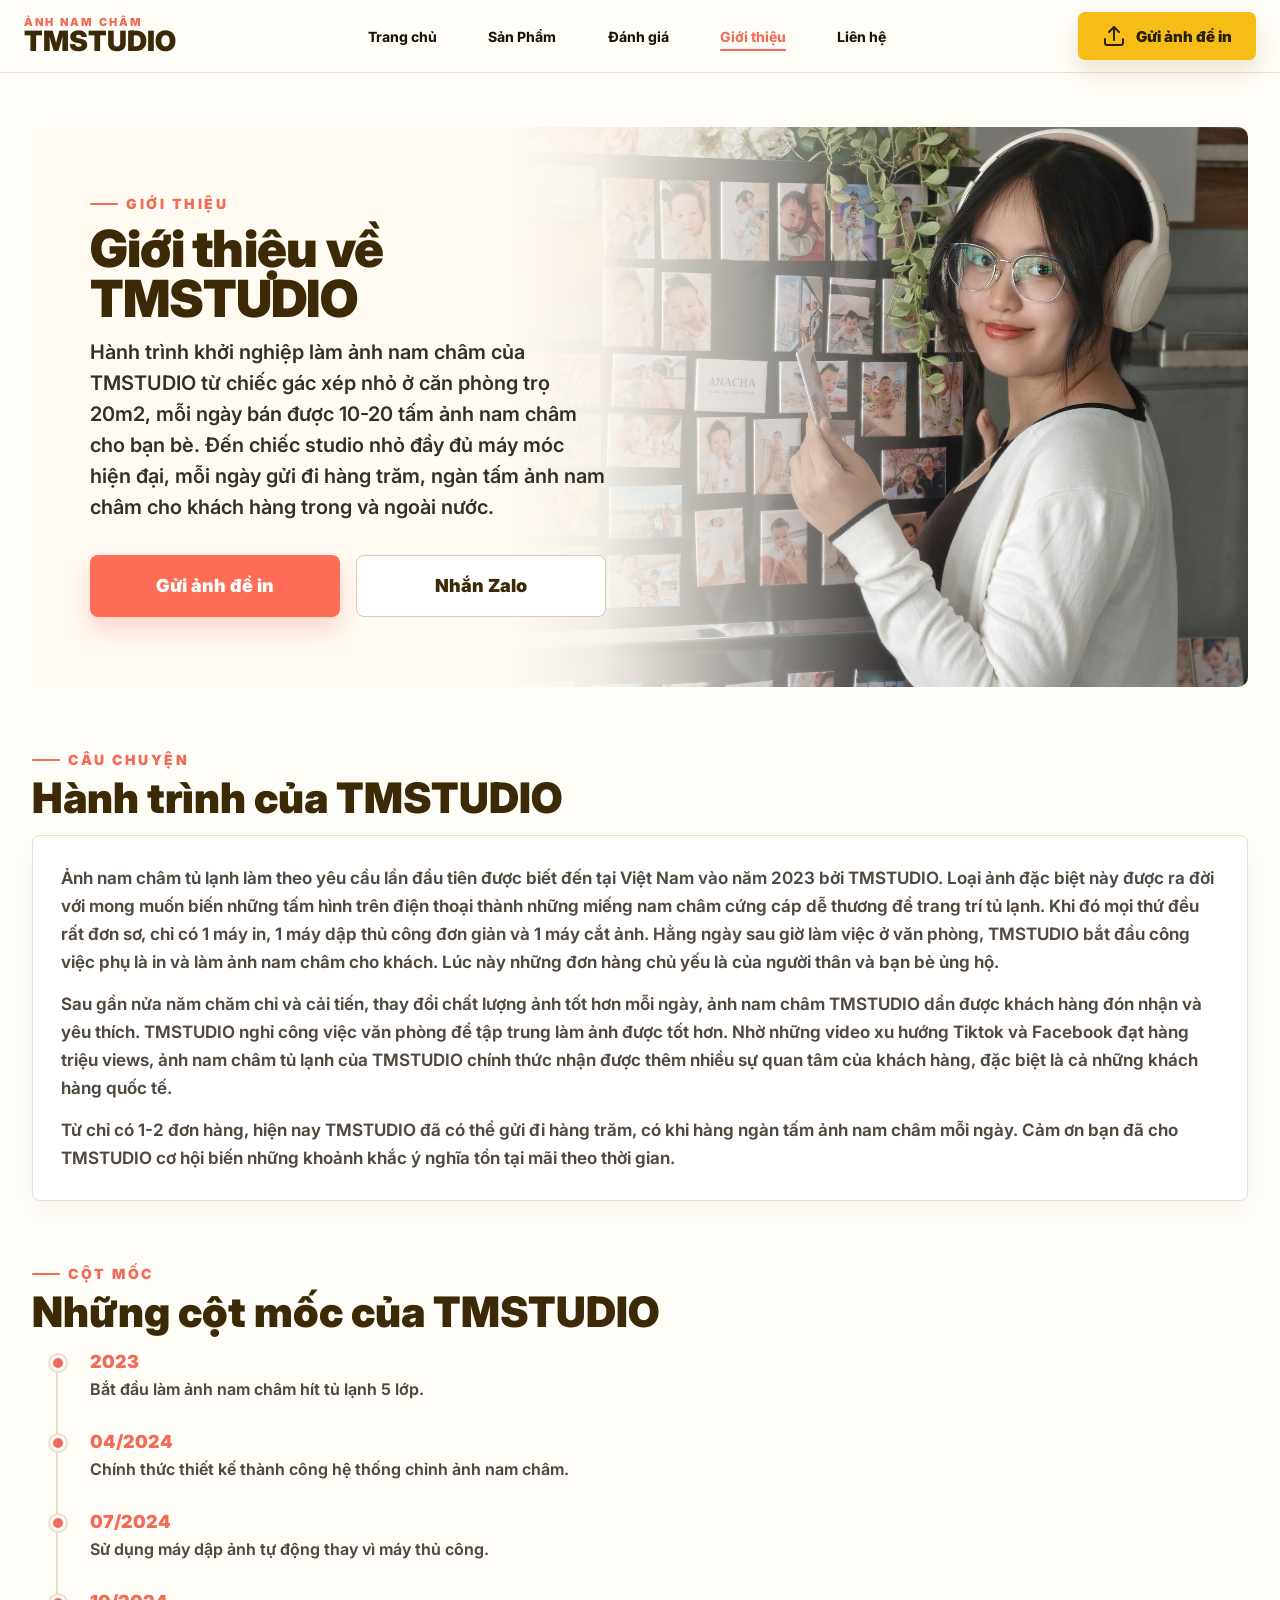
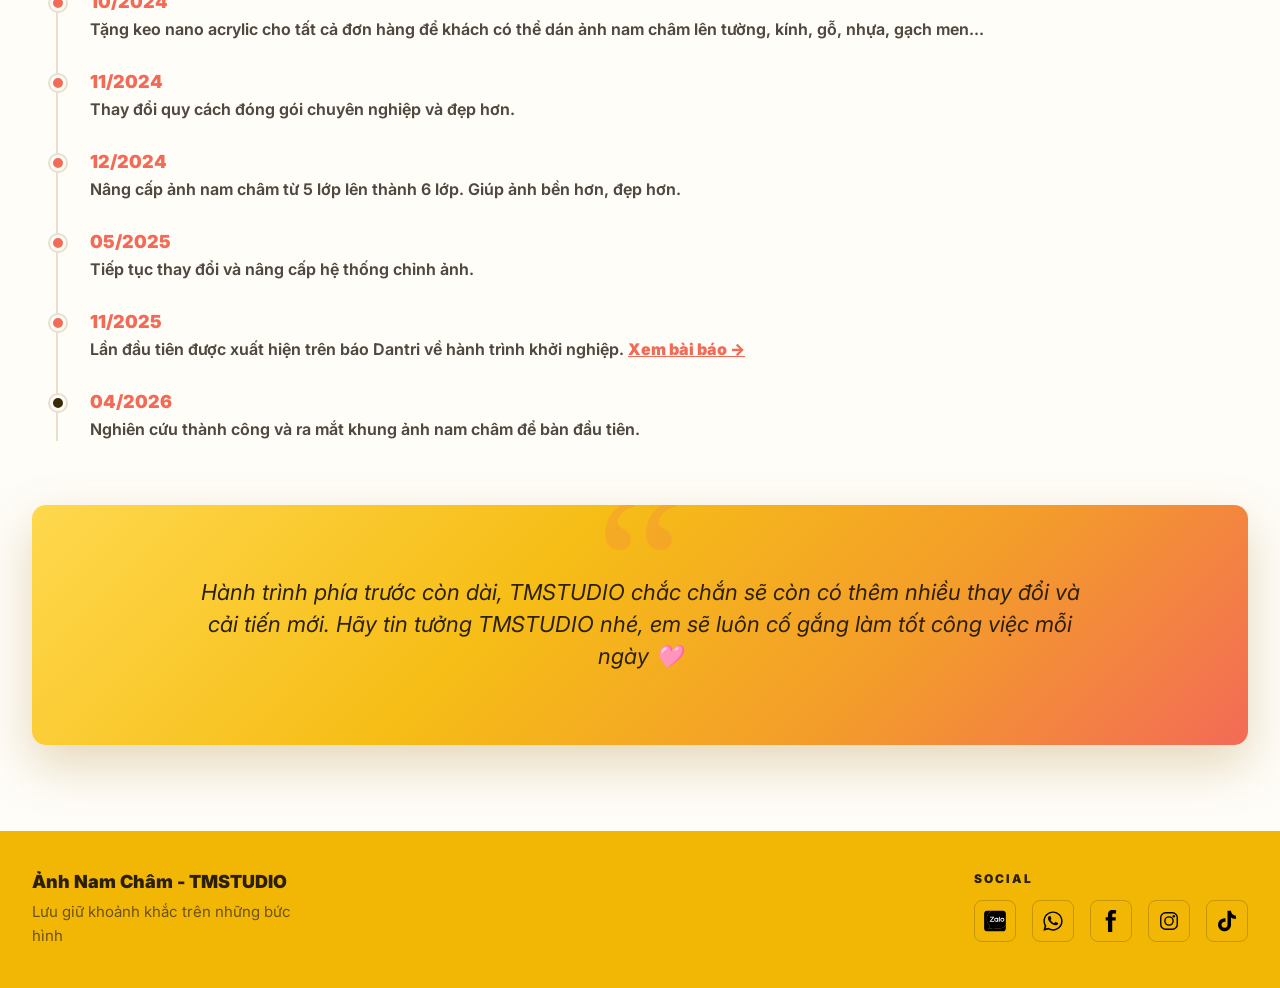
==== about.html @ 63d4d648 "TMSTUDIO landing page" ====
<!doctype html>
<html lang="vi">
<head>
<meta charset="utf-8"/>
<meta name="viewport" content="width=device-width, initial-scale=1"/>
<title>Giới thiệu - Ảnh Nam Châm TMSTUDIO</title>
<meta name="description" content="Hành trình khởi nghiệp làm ảnh nam châm của TMSTUDIO, từ căn phòng trọ 20m2 đến studio hiện đại."/>
<link rel="preconnect" href="https://fonts.googleapis.com"/>
<link rel="preconnect" href="https://fonts.gstatic.com" crossorigin/>
<link rel="stylesheet" href="https://fonts.googleapis.com/css2?family=Inter:wght@400..900&display=swap"/>
<link rel="stylesheet" href="styles.css"/>
</head>
<body>

<!-- ══════════════════════════ icon sprite (inline so it works over file://) ══════════════════════════ -->
<svg class="sprite" aria-hidden="true" focusable="false" xmlns="http://www.w3.org/2000/svg">
  <symbol id="i-upload" viewBox="0 0 24 24" fill="none" stroke="currentColor" stroke-width="2" stroke-linecap="round" stroke-linejoin="round">
    <path d="M21 15v4a2 2 0 0 1-2 2H5a2 2 0 0 1-2-2v-4"/><path d="M17 8l-5-5-5 5"/><path d="M12 3v13"/>
  </symbol>
  <symbol id="i-menu" viewBox="0 0 24 24" fill="none" stroke="currentColor" stroke-width="2.2" stroke-linecap="round">
    <path d="M3 6h18M3 12h18M3 18h18"/>
  </symbol>
</svg>

<!-- ══════════════════════════ header ══════════════════════════ -->
<header class="site-header">
  <div class="topbar">
    <a class="nav-logo" href="index.html">
      <span>Ảnh nam châm</span>
      <strong>TMSTUDIO</strong>
    </a>

    <nav class="nav-links" aria-label="Điều hướng chính">
      <a href="index.html">Trang chủ</a>
      <a href="products.html">Sản Phẩm</a>
      <a href="reviews.html">Đánh giá</a>
      <a href="about.html" class="is-active">Giới thiệu</a>
      <a href="contact.html">Liên hệ</a>
    </nav>

    <a class="nav-cta" href="order.html">
      <svg class="ico" aria-hidden="true"><use href="#i-upload"/></svg>Gửi ảnh để in
    </a>

    <button class="nav-burger" type="button" aria-label="Mở menu" aria-expanded="false" aria-controls="mobile-nav">
      <svg class="ico" aria-hidden="true"><use href="#i-menu"/></svg>
    </button>
  </div>

  <nav class="mobile-nav" id="mobile-nav" aria-label="Điều hướng di động" hidden>
    <a href="index.html">Trang chủ</a>
    <a href="products.html">Sản Phẩm</a>
    <a href="reviews.html">Đánh giá</a>
    <a href="about.html" class="is-active">Giới thiệu</a>
    <a href="contact.html">Liên hệ</a>
    <a class="mobile-nav-cta" href="order.html">Gửi ảnh để in</a>
  </nav>
</header>

<main class="doc-page">

  <section class="doc-hero">
    <div class="doc-copy">
      <span>Giới thiệu</span>
      <h1>Giới thiệu về TMSTUDIO</h1>
      <p>Hành trình khởi nghiệp làm ảnh nam châm của TMSTUDIO từ chiếc gác xép nhỏ ở căn phòng trọ 20m2, mỗi ngày bán được 10-20 tấm ảnh nam châm cho bạn bè. Đến chiếc studio nhỏ đầy đủ máy móc hiện đại, mỗi ngày gửi đi hàng trăm, ngàn tấm ảnh nam châm cho khách hàng trong và ngoài nước.</p>
      <div class="doc-actions">
        <a class="pill pill-primary" href="order.html">Gửi ảnh để in</a>
        <a class="pill pill-ghost" href="https://zalo.me/0973547609" target="_blank" rel="noopener noreferrer">Nhắn Zalo</a>
      </div>
    </div>
    <div class="doc-visual">
      <img src="assets/hero-fridge.jpg" alt="Ảnh nam châm TMSTUDIO trên tủ lạnh"/>
    </div>
  </section>

  <section class="doc-section">
    <div class="doc-heading">
      <span>Câu chuyện</span>
      <h2>Hành trình của TMSTUDIO</h2>
    </div>
    <div class="doc-story">
      <p>Ảnh nam châm tủ lạnh làm theo yêu cầu lần đầu tiên được biết đến tại Việt Nam vào năm 2023 bởi TMSTUDIO. Loại ảnh đặc biệt này được ra đời với mong muốn biến những tấm hình trên điện thoại thành những miếng nam châm cứng cáp dễ thương để trang trí tủ lạnh. Khi đó mọi thứ đều rất đơn sơ, chỉ có 1 máy in, 1 máy dập thủ công đơn giản và 1 máy cắt ảnh. Hằng ngày sau giờ làm việc ở văn phòng, TMSTUDIO bắt đầu công việc phụ là in và làm ảnh nam châm cho khách. Lúc này những đơn hàng chủ yếu là của người thân và bạn bè ủng hộ.</p>
      <p>Sau gần nửa năm chăm chỉ và cải tiến, thay đổi chất lượng ảnh tốt hơn mỗi ngày, ảnh nam châm TMSTUDIO dần được khách hàng đón nhận và yêu thích. TMSTUDIO nghỉ công việc văn phòng để tập trung làm ảnh được tốt hơn. Nhờ những video xu hướng Tiktok và Facebook đạt hàng triệu views, ảnh nam châm tủ lạnh của TMSTUDIO chính thức nhận được thêm nhiều sự quan tâm của khách hàng, đặc biệt là cả những khách hàng quốc tế.</p>
      <p>Từ chỉ có 1-2 đơn hàng, hiện nay TMSTUDIO đã có thể gửi đi hàng trăm, có khi hàng ngàn tấm ảnh nam châm mỗi ngày. Cảm ơn bạn đã cho TMSTUDIO cơ hội biến những khoảnh khắc ý nghĩa tồn tại mãi theo thời gian.</p>
    </div>
  </section>

  <section class="doc-section">
    <div class="doc-heading">
      <span>Cột mốc</span>
      <h2>Những cột mốc của TMSTUDIO</h2>
    </div>
    <div class="timeline">
      <article>
        <div class="timeline-dot"></div>
        <strong>2023</strong>
        <p>Bắt đầu làm ảnh nam châm hít tủ lạnh 5 lớp.</p>
      </article>
      <article>
        <div class="timeline-dot"></div>
        <strong>04/2024</strong>
        <p>Chính thức thiết kế thành công hệ thống chỉnh ảnh nam châm.</p>
      </article>
      <article>
        <div class="timeline-dot"></div>
        <strong>07/2024</strong>
        <p>Sử dụng máy dập ảnh tự động thay vì máy thủ công.</p>
      </article>
      <article>
        <div class="timeline-dot"></div>
        <strong>10/2024</strong>
        <p>Tặng keo nano acrylic cho tất cả đơn hàng để khách có thể dán ảnh nam châm lên tường, kính, gỗ, nhựa, gạch men...</p>
      </article>
      <article>
        <div class="timeline-dot"></div>
        <strong>11/2024</strong>
        <p>Thay đổi quy cách đóng gói chuyên nghiệp và đẹp hơn.</p>
      </article>
      <article>
        <div class="timeline-dot"></div>
        <strong>12/2024</strong>
        <p>Nâng cấp ảnh nam châm từ 5 lớp lên thành 6 lớp. Giúp ảnh bền hơn, đẹp hơn.</p>
      </article>
      <article>
        <div class="timeline-dot"></div>
        <strong>05/2025</strong>
        <p>Tiếp tục thay đổi và nâng cấp hệ thống chỉnh ảnh.</p>
      </article>
      <article>
        <div class="timeline-dot"></div>
        <strong>11/2025</strong>
        <p>Lần đầu tiên được xuất hiện trên báo Dantri về hành trình khởi nghiệp. <a href="https://dantri.com.vn/kinh-doanh/gen-z-khoi-nghiep-von-it-nen-bat-dau-tu-dau-20250804180659429.htm" target="_blank" rel="noopener noreferrer" class="timeline-link">Xem bài báo →</a></p>
      </article>
      <article>
        <div class="timeline-dot"></div>
        <strong>04/2026</strong>
        <p>Nghiên cứu thành công và ra mắt khung ảnh nam châm để bàn đầu tiên.</p>
      </article>
    </div>

    <div class="doc-future">
      <p>Hành trình phía trước còn dài, TMSTUDIO chắc chắn sẽ còn có thêm nhiều thay đổi và cải tiến mới. Hãy tin tưởng TMSTUDIO nhé, em sẽ luôn cố gắng làm tốt công việc mỗi ngày 🩷</p>
    </div>
  </section>

</main>

<!-- ══════════════════════════ footer ══════════════════════════ -->
<footer class="site-footer">
  <div class="footer-inner">
    <aside>
      <p class="footer-brand">Ảnh Nam Châm - TMSTUDIO</p>
      <p class="footer-tagline">Lưu giữ khoảnh khắc trên những bức hình</p>
    </aside>
    <nav aria-label="Mạng xã hội">
      <h2 class="footer-title">Social</h2>
      <div class="socials">
        <a href="https://zalo.me/0973547609" target="_blank" rel="noopener noreferrer" aria-label="Zalo TMSTUDIO"><img src="assets/icon-zalo.svg" alt=""/></a>
        <a href="https://wa.me/84973547609" target="_blank" rel="noopener noreferrer" aria-label="WhatsApp TMSTUDIO"><img src="assets/icon-whatsapp.svg" alt=""/></a>
        <a href="https://www.facebook.com/anhnamcham.anacha" target="_blank" rel="noopener noreferrer" aria-label="Facebook TMSTUDIO"><img src="assets/icon-facebook.svg" alt=""/></a>
        <a href="https://www.instagram.com/anhnamcham" target="_blank" rel="noopener noreferrer" aria-label="Instagram TMSTUDIO"><img src="assets/icon-instagram.svg" alt=""/></a>
        <a href="https://www.tiktok.com/@anhnamcham" target="_blank" rel="noopener noreferrer" aria-label="TikTok TMSTUDIO"><img src="assets/icon-tiktok.svg" alt=""/></a>
      </div>
    </nav>
  </div>
</footer>

<script>
  // Only interactive bit on the page: the mobile menu toggle.
  const burger = document.querySelector('.nav-burger');
  const panel = document.getElementById('mobile-nav');
  burger.addEventListener('click', () => {
    const open = burger.getAttribute('aria-expanded') === 'true';
    burger.setAttribute('aria-expanded', String(!open));
    panel.hidden = open;
  });
  panel.addEventListener('click', (e) => {
    if (e.target.tagName === 'A') {
      burger.setAttribute('aria-expanded', 'false');
      panel.hidden = true;
    }
  });
</script>
</body>
</html>
---- styles.css ----
/* ============================================================================
   Landing page — hand-written HTML/CSS, no build step, no dependencies
   ========================================================================= */

/* ---------------------------------------------------------------- tokens */
:root {
  /* brand */
  --brand-ink:     #3b2a05;   /* headings, brand wordmark              */
  --brand:         #f6bd16;   /* primary button / yellow surfaces      */
  --brand-footer:  #f2b705;
  --on-brand:      #2b2004;   /* text + icons sitting on --brand       */
  --on-brand-dim:  #6b5215;   /* secondary text on --brand             */
  --coral:         #f36b57;   /* eyebrows, accent prices, links        */
  --coral-strong:  #c95a43;
  --coral-cta:     #ff6d59;   /* final CTA button                      */
  --gold:          #f5ca62;   /* badges                                */
  --gold-text:     #5b4216;

  /* surfaces */
  --cream:         #fffdf8;   /* page background                       */
  --cream-warm:    #fffaf2;   /* inset panels                          */
  --paper:         #ffffff;
  --brand-soft:    #fff3c7;   /* set-card chips                        */
  --sand:          #f5f0e8;

  /* lines */
  --line:          #eadfce;
  --line-soft:     #e9dfd2;
  --line-strong:   #d9ccbb;

  /* text */
  --ink:           #1a1509;
  --ink-body:      #33302a;
  --ink-muted:     #5f554b;
  --ink-faint:     #9b9288;

  /* shape */
  --r-sm: 5px;
  --r:    8px;
  --r-lg: 10px;

  --shadow-card:  0 12px 26px rgba(53, 43, 31, .06);
  --shadow-panel: 0 16px 34px rgba(53, 43, 31, .06);
  --shadow-lift:  0 18px 42px rgba(53, 43, 31, .07);
  --shadow-brand: 0 14px 26px rgba(150, 105, 0, .16);

  --shell: 1240px;
}

/* ---------------------------------------------------------------- reset */
*, *::before, *::after { box-sizing: border-box; }

html { scroll-behavior: smooth; }

body {
  margin: 0;
  background: var(--cream);
  color: var(--brand-ink);
  font-family: Inter, ui-sans-serif, system-ui, -apple-system, "Segoe UI", Roboto,
               "Helvetica Neue", Arial, "Noto Sans", sans-serif;
  font-synthesis-weight: none;
  -webkit-font-smoothing: antialiased;
  text-rendering: optimizeLegibility;
}

h1, h2, h3, p, ul, figure { margin: 0; }
ul { padding: 0; list-style: none; }
img { display: block; max-width: 100%; }
a { color: inherit; text-decoration: none; }

:focus-visible {
  outline: 3px solid var(--coral);
  outline-offset: 3px;
  border-radius: 4px;
}

.sprite { position: absolute; width: 0; height: 0; overflow: hidden; }

.ico {
  width: 24px;
  height: 24px;
  flex-shrink: 0;
  fill: none;
  stroke: currentColor;
}
/* ---------------------------------------------------------------- buttons */
.btn {
  display: inline-flex;
  align-items: center;
  justify-content: center;
  gap: 12px;
  min-height: 64px;
  padding: 0 34px;
  border-radius: var(--r);
  font-size: 18px;
  font-weight: 900;
  line-height: 1;
  transition: transform .18s ease, box-shadow .18s ease, background-color .18s ease;
}
.btn .ico { width: 26px; height: 26px; }

.btn-primary {
  background: var(--brand);
  color: var(--on-brand);
  box-shadow: 0 16px 30px rgba(150, 105, 0, .18);
}
.btn-ghost {
  border: 1px solid var(--line-strong);
  background: var(--paper);
  color: var(--brand-ink);
}

@media (hover: hover) {
  .btn-primary:hover { transform: translateY(-2px); box-shadow: 0 20px 36px rgba(150, 105, 0, .24); }
  .btn-ghost:hover   { transform: translateY(-2px); border-color: var(--brand-ink); }
}
.btn:active { transform: translateY(0); }

/* ---------------------------------------------------------------- header */
.site-header {
  position: sticky;
  top: 0;
  z-index: 50;
  border-bottom: 1px solid var(--line-soft);
  background: rgba(255, 253, 248, .94);
  backdrop-filter: saturate(140%) blur(8px);
}

.topbar {
  display: flex;
  align-items: center;
  justify-content: space-between;
  gap: 24px;
  height: 72px;
  width: min(100% - 48px, var(--shell));
  margin-inline: auto;
}

.nav-logo { line-height: 1; }
.nav-logo span {
  display: block;
  color: var(--coral);
  font-size: 11px;
  font-weight: 900;
  letter-spacing: .2em;
  text-transform: uppercase;
}
.nav-logo strong {
  display: block;
  color: var(--brand-ink);
  font-size: 28px;
  font-weight: 900;
  line-height: .95;
}

.nav-links {
  display: flex;
  align-items: center;
  gap: clamp(24px, 4vw, 58px);
}
.nav-links a {
  position: relative;
  color: var(--ink);
  font-size: 14px;
  font-weight: 750;
  padding-block: 6px;
}
.nav-links a::after {
  content: "";
  position: absolute;
  left: 0;
  bottom: 0;
  width: 0;
  height: 2px;
  border-radius: 999px;
  background: var(--coral);
  transition: width .22s ease;
}
@media (hover: hover) { .nav-links a:hover::after { width: 100%; } }

.nav-cta {
  display: inline-flex;
  align-items: center;
  justify-content: center;
  gap: 10px;
  min-height: 48px;
  padding: 0 24px;
  border-radius: 7px;
  background: var(--brand);
  color: var(--on-brand);
  font-size: 15px;
  font-weight: 900;
  box-shadow: 0 12px 22px rgba(150, 105, 0, .16);
  transition: transform .18s ease;
}
@media (hover: hover) { .nav-cta:hover { transform: translateY(-2px); } }

.nav-burger {
  display: none;
  align-items: center;
  justify-content: center;
  width: 44px;
  height: 44px;
  padding: 0;
  border: 1px solid var(--line-soft);
  border-radius: var(--r);
  background: var(--paper);
  color: var(--brand-ink);
  cursor: pointer;
}

.mobile-nav {
  display: none;              /* desktop: never shown — see the 1023px block */
  gap: 2px;
  border-top: 1px solid var(--line-soft);
  background: var(--cream);
  padding: 10px 24px 18px;
}
.mobile-nav a {
  padding: 13px 4px;
  border-bottom: 1px solid var(--line-soft);
  color: var(--brand-ink);
  font-size: 15px;
  font-weight: 800;
}
.mobile-nav .mobile-nav-cta {
  margin-top: 12px;
  border: 0;
  border-radius: var(--r);
  background: var(--brand);
  color: var(--on-brand);
  text-align: center;
}

/* ---------------------------------------------------------------- shell */
.home > section {
  width: min(100% - 64px, var(--shell));
  margin-inline: auto;
}
.home > .hero {
  width: 100%;
  max-width: none;
  margin-inline: 0;
}

.band {
  border-bottom: 1px solid var(--line);
  padding: 56px 0;
}

/* eyebrow + heading pair reused by several sections */
.eyebrow {
  display: inline-flex;
  align-items: center;
  gap: 10px;
  color: var(--coral);
  font-size: 16px;
  font-weight: 900;
  letter-spacing: .12em;
  line-height: 1;
  text-transform: uppercase;
}
.eyebrow::before {
  content: "";
  width: 32px;
  height: 2px;
  border-radius: 999px;
  background: var(--coral);
}

.section-title h2 {
  margin-top: 16px;
  color: var(--brand-ink);
  font-size: 46px;
  font-weight: 900;
  line-height: .98;
  letter-spacing: -.01em;
}
.section-title p {
  margin-top: 14px;
  max-width: 540px;
  color: #4c463f;
  font-size: 18px;
  font-weight: 650;
  line-height: 1.45;
}

.fine-note {
  margin-top: 14px;
  color: var(--ink-faint);
  font-size: 12px;
  font-style: italic;
  font-weight: 650;
}

/* ══════════════════════════════════════════════════════════════════ hero */
.hero {
  position: relative;
  display: grid;
  grid-template-columns: minmax(0, .96fr) minmax(0, 1.04fr);
  min-height: 660px;
  overflow: hidden;
  border-bottom: 1px solid var(--line);
  background: var(--cream);
}
/* cream wash so the copy stays readable over the photo */
.hero::before {
  content: "";
  position: absolute;
  inset: 0;
  z-index: 1;
  pointer-events: none;
  background: linear-gradient(90deg,
    #fffdf8, #fffdf8 40%,
    rgba(255, 253, 248, .94) 48%,
    rgba(255, 253, 248, .58) 61%,
    rgba(255, 253, 248, .08) 74%,
    transparent);
}

.hero-copy {
  position: relative;
  z-index: 2;
  display: grid;
  align-content: center;
  padding: 72px 56px 72px 92px;
}
.hero-copy h1 {
  max-width: 640px;
  color: var(--brand-ink);
  font-size: clamp(42px, 4.35vw, 76px);
  font-weight: 900;
  line-height: .95;
  letter-spacing: -.015em;
}
.hero-copy h1 span { color: var(--coral); }
.hero-copy p {
  margin-top: 30px;
  max-width: 500px;
  color: #2a2210;
  font-size: clamp(17px, 1.6vw, 24px);
  font-weight: 500;
  line-height: 1.45;
}

.hero-actions {
  display: flex;
  flex-wrap: wrap;
  gap: 20px;
  margin-top: 38px;
}

.hero-benefits {
  display: grid;
  grid-template-columns: 1fr 1fr;
  gap: 16px 32px;
  margin-top: 62px;
}
.hero-benefits li {
  display: inline-flex;
  align-items: center;
  gap: 10px;
  color: #2a200a;
  font-size: 15px;
  font-weight: 900;
}
.hero-benefits .ico {
  width: 34px;
  height: 34px;
  padding: 5px;
  border-radius: 999px;
  background: var(--brand-soft);
  color: var(--brand-ink);
  stroke-width: 1.8;
}

.hero-visual {
  position: absolute;
  inset: 0 0 0 26%;
  min-height: 660px;
  overflow: hidden;
}
.hero-visual > img {
  width: 100%;
  height: 100%;
  object-fit: cover;
  object-position: 66% 54%;
}

.hero-prices {
  position: absolute;
  right: 78px;
  bottom: 42px;
  z-index: 3;
  display: grid;
  grid-template-columns: repeat(3, 1fr);
  gap: 24px;
  width: min(620px, 54vw);
}

.price-card {
  border: 1px solid var(--line);
  border-radius: var(--r);
  background: rgba(255, 253, 248, .96);
  padding: 22px 16px 18px;
  text-align: center;
  box-shadow: 0 16px 32px rgba(53, 43, 31, .1);
}
.price-card p {
  color: #423c35;
  font-size: 14px;
  font-weight: 800;
  line-height: 1.1;
}
.price-card strong {
  display: block;
  margin-top: 8px;
  color: var(--brand-ink);
  font-size: 34px;
  font-weight: 900;
  line-height: .95;
}
.price-card span {
  display: inline-flex;
  margin-top: 14px;
  padding: 8px 12px;
  border-radius: 4px;
  background: var(--gold);
  color: var(--gold-text);
  font-size: 11px;
  font-weight: 900;
  letter-spacing: .04em;
  line-height: 1;
  text-transform: uppercase;
}

/* ═══════════════════════════════════════════════════════ magnet sets band */
.magnet-layout {
  display: grid;
  grid-template-columns: minmax(380px, .88fr) minmax(0, 1.12fr);
  gap: 36px;
  align-items: stretch;
  margin-top: 26px;
  border: 1px solid var(--line);
  border-radius: var(--r-lg);
  background: var(--cream-warm);
  padding: 26px;
  box-shadow: var(--shadow-lift);
}

.magnet-visual {
  position: relative;
  display: grid;
  overflow: hidden;
  border-radius: var(--r);
  background: var(--cream);
}
.magnet-visual > img {
  width: 100%;
  height: 100%;
  min-height: 560px;
  border-radius: var(--r);
  object-fit: cover;
  object-position: 60% 50%;
  box-shadow: 0 20px 40px rgba(53, 43, 31, .1);
}

.magnet-badge {
  position: absolute;
  right: 18px;
  bottom: 18px;
  left: 18px;
  border: 1px solid hsla(36, 40%, 86%, .95);
  border-radius: var(--r);
  background: rgba(255, 253, 248, .92);
  padding: 14px 16px;
  box-shadow: 0 14px 28px rgba(53, 43, 31, .12);
  backdrop-filter: blur(4px);
}
.magnet-badge strong {
  display: block;
  color: var(--brand-ink);
  font-size: 22px;
  font-weight: 900;
  line-height: 1;
}
.magnet-badge span {
  display: block;
  margin-top: 5px;
  color: var(--ink-muted);
  font-size: 13px;
  font-weight: 750;
}

.magnet-content { min-width: 0; }
.magnet-content .section-title h2 { max-width: 430px; font-size: 54px; }
.magnet-content .section-title p  { max-width: 420px; font-size: 18px; }

.set-grid {
  display: grid;
  grid-template-columns: repeat(3, minmax(0, 1fr));
  gap: 14px;
  margin-top: 24px;
}

.set-card {
  position: relative;
  min-height: 150px;
  border: 1px solid var(--line);
  border-radius: var(--r);
  background: rgba(255, 253, 248, .98);
  padding: 20px 16px 16px;
  box-shadow: var(--shadow-card);
  transition: transform .18s ease, box-shadow .18s ease;
}
.set-card.is-bonus {
  border-color: var(--brand);
  background: var(--cream);
  box-shadow: 0 16px 32px rgba(150, 105, 0, .12);
}
@media (hover: hover) {
  .set-card:hover { transform: translateY(-3px); box-shadow: 0 18px 32px rgba(53, 43, 31, .12); }
}

.set-card .ribbon {
  position: absolute;
  top: 14px;
  right: 14px;
  padding: 7px 10px;
  border-radius: 999px;
  background: var(--gold);
  color: var(--gold-text);
  font-size: 10px;
  font-weight: 900;
  line-height: 1;
  text-transform: uppercase;
}
.set-card p {
  color: #423c35;
  font-size: 15px;
  font-weight: 900;
  line-height: 1.1;
}
.set-card strong {
  display: block;
  margin-top: 14px;
  color: var(--brand-ink);
  font-size: 42px;
  font-weight: 900;
  line-height: .92;
  letter-spacing: -.02em;
}
.set-card em {
  display: inline-flex;
  margin-top: 18px;
  padding: 8px 10px;
  border-radius: var(--r-sm);
  background: var(--brand-soft);
  color: var(--brand-ink);
  font-size: 11px;
  font-style: normal;
  font-weight: 900;
  line-height: 1.1;
  text-transform: uppercase;
}

.calc {
  display: grid;
  grid-template-columns: 70px 1fr;
  gap: 12px;
  align-items: center;
  margin-top: 16px;
  border: 1px dashed #d9c6ae;
  border-radius: var(--r);
  background: var(--cream);
  padding: 14px 16px;
}
.calc span {
  color: var(--coral);
  font-size: 12px;
  font-weight: 900;
  text-transform: uppercase;
}
.calc strong {
  color: var(--brand-ink);
  font-size: 16px;
  font-weight: 850;
}

.spec-grid {
  display: grid;
  grid-template-columns: repeat(4, 1fr);
  gap: 1px;
  margin-top: 16px;
  overflow: hidden;
  border: 1px solid var(--line);
  border-radius: var(--r);
  background: var(--line);
}
.spec-grid article {
  display: grid;
  grid-template-columns: 42px 1fr;
  gap: 10px;
  align-items: center;
  background: var(--paper);
  padding: 18px 14px;
}
.spec-grid .ico {
  grid-row: 1 / span 2;
  width: 34px;
  height: 34px;
  color: var(--coral);
  stroke-width: 1.8;
}
.spec-grid strong {
  display: block;
  color: var(--brand-ink);
  font-size: 16px;
  font-weight: 900;
  line-height: 1.15;
}
.spec-grid span {
  display: block;
  color: #776d61;
  font-size: 12px;
  font-weight: 750;
  line-height: 1.15;
}

.magnet-actions {
  display: flex;
  flex-wrap: wrap;
  gap: 14px;
  margin-top: 18px;
}
.magnet-actions .btn {
  min-height: 56px;
  padding: 0 28px;
  font-size: 16px;
}

/* ═══════════════════════════════════════════════════════════ desk frames */
.frame-band {
  position: relative;
  display: grid;
  grid-template-columns: minmax(0, .96fr) minmax(0, 1.04fr);
  gap: 36px;
  align-items: stretch;
  overflow: hidden;
  border-radius: var(--r-lg);
  padding: 0 0 0 34px;
  background:
    radial-gradient(circle at 78% 42%, hsla(0, 0%, 100%, .76), rgba(255, 250, 242, 0) 30%),
    linear-gradient(270deg, #edd7b8, #f5e6cf 24%, #fff5e8 48%, #fffdf8 70%, #fffdf8);
}

.frame-copy {
  position: relative;
  z-index: 2;
  min-width: 0;
  padding: 48px 0;
}
.frame-copy .section-title h2 {
  max-width: 650px;
  margin-top: 0;
  font-size: 54px;
  line-height: 1.04;
}
.frame-lede {
  margin-top: 20px;
  max-width: 600px;
  color: var(--ink-body);
  font-size: 20px;
  font-weight: 600;
  line-height: 1.55;
}

.color-row {
  display: grid;
  grid-template-columns: auto repeat(7, minmax(48px, 1fr));
  gap: 14px;
  align-items: start;
  margin-top: 34px;
  color: var(--ink-body);
  font-size: 13px;
  font-weight: 750;
}
.color-row strong {
  align-self: start;
  padding-top: 10px;
  color: var(--brand-ink);
  font-size: 17px;
  font-weight: 900;
  white-space: nowrap;
}
.color-row span {
  display: grid;
  justify-items: center;
  gap: 8px;
  color: #3d3933;
  font-size: 13px;
  line-height: 1;
}
.color-row i {
  width: 34px;
  height: 34px;
  border: 1px solid #c9baaa;
  border-radius: 999px;
  box-shadow: 0 6px 14px rgba(53, 43, 31, .08);
}

.frame-prices {
  display: grid;
  grid-template-columns: repeat(5, 1fr);
  gap: 10px;
  margin-top: 34px;
}
.frame-prices article {
  min-width: 0;
  border: 1px solid var(--line);
  border-radius: var(--r);
  background: rgba(255, 253, 248, .98);
  padding: 22px 12px 16px;
  text-align: center;
  box-shadow: 0 12px 28px rgba(53, 43, 31, .06);
}
.frame-prices .is-featured {
  border-color: var(--brand);
  box-shadow: 0 16px 32px rgba(150, 105, 0, .1);
}
.frame-prices p {
  min-height: 34px;
  color: var(--ink-body);
  font-size: 14px;
  font-weight: 900;
  line-height: 1.18;
}
.frame-prices strong {
  display: block;
  margin-top: 12px;
  color: var(--coral);
  font-size: clamp(22px, 2vw, 35px);
  font-weight: 900;
  line-height: 1;
}
.frame-prices span {
  display: inline-flex;
  margin-top: 14px;
  padding: 6px 9px;
  border-radius: 4px;
  background: var(--gold);
  color: var(--gold-text);
  font-size: 10px;
  font-weight: 900;
  line-height: 1;
  text-transform: uppercase;
}

.frame-actions {
  display: grid;
  grid-template-columns: minmax(240px, .92fr) minmax(210px, .82fr);
  gap: 18px;
  margin-top: 34px;
}
.frame-actions .btn { padding: 0 20px; font-size: 20px; }

.frame-visual {
  position: relative;
  display: grid;
  min-width: 0;
  min-height: 560px;
  place-items: center;
  padding: 30px 36px 30px 18px;
}
.frame-visual img {
  width: min(100%, 590px);
  height: auto;
  border-radius: var(--r-lg);
  object-fit: contain;
  box-shadow: 0 24px 34px rgba(72, 50, 24, .18);
}

/* ═══════════════════════════════════════════════════════ order / process */
.order-card {
  display: grid;
  grid-template-columns: 1fr 260px;
  gap: 38px;
  align-items: center;
  margin-top: 52px;
  border: 1px solid var(--line);
  border-radius: var(--r-lg);
  background: var(--paper);
  padding: 30px 34px;
  box-shadow: var(--shadow-panel);
}

.process h2 {
  color: var(--brand-ink);
  font-size: 22px;
  font-weight: 900;
  line-height: 1;
  text-align: center;
  text-transform: uppercase;
  letter-spacing: .02em;
}
.process-steps {
  display: grid;
  grid-template-columns: repeat(4, 1fr);
  gap: 24px;
  margin-top: 28px;
}
.process article {
  position: relative;
  text-align: center;
}
/* connector line between the steps */
.process article:not(:last-child)::after {
  content: "";
  position: absolute;
  top: 15px;
  left: calc(50% + 28px);
  width: calc(100% - 32px);
  border-top: 2px dashed var(--line);
}
.process b {
  position: relative;
  z-index: 1;
  display: flex;
  align-items: center;
  justify-content: center;
  width: 30px;
  height: 30px;
  margin: 0 auto 8px;
  border-radius: 999px;
  background: var(--brand);
  color: var(--on-brand);
  font-size: 15px;
}
.process .ico {
  width: 44px;
  height: 44px;
  margin: 0 auto;
  color: var(--coral);
  stroke-width: 1.6;
}
.process h3 {
  margin-top: 10px;
  color: var(--brand-ink);
  font-size: 16px;
  font-weight: 900;
}
.process p {
  margin: 8px auto 0;
  max-width: 210px;
  color: #514940;
  font-size: 12px;
  font-weight: 650;
  line-height: 1.4;
}

.delivery {
  display: grid;
  gap: 16px;
  border-left: 1px solid var(--line);
  padding-left: 32px;
}
.delivery-intl {
  display: flex;
  align-items: center;
  gap: 12px;
  border: 1px solid var(--line);
  border-radius: var(--r);
  background: var(--sand);
  padding: 20px;
}
.delivery-intl .ico {
  flex-shrink: 0;
  width: 28px;
  height: 28px;
  color: var(--brand-ink);
}
.delivery-intl span {
  color: var(--ink-muted);
  font-size: 13px;
  line-height: 1.5;
}
.delivery-intl a {
  color: var(--coral);
  font-weight: 900;
  text-decoration: underline;
}

/* ═══════════════════════════════════════════════════════ quality + proof */
.proof-grid {
  display: grid;
  grid-template-columns: 1fr .86fr;
  gap: 18px;
  margin-top: 26px;
}

.quality-card,
.review-card {
  border: 1px solid var(--line);
  border-radius: var(--r-lg);
  background: var(--paper);
  padding: 28px;
  box-shadow: var(--shadow-panel);
}
.quality-card h2 {
  margin-top: 14px;
  color: var(--brand-ink);
  font-size: 32px;
  font-weight: 900;
  line-height: 1.05;
}

.quality-body {
  display: grid;
  grid-template-columns: 280px 1fr;
  gap: 34px;
  align-items: center;
  margin-top: 22px;
}
.quality-body img {
  width: 100%;
  border-radius: var(--r);
  background: var(--cream-warm);
}
.layer-list p {
  display: grid;
  grid-template-columns: 28px 1fr;
  gap: 10px;
  align-items: center;
  margin-top: 10px;
  color: var(--ink-body);
  font-size: 14px;
  font-weight: 750;
  line-height: 1.25;
}
.layer-list p:first-child { margin-top: 0; }
.layer-list b {
  display: flex;
  align-items: center;
  justify-content: center;
  width: 24px;
  height: 24px;
  border-radius: 999px;
  background: var(--brand);
  color: var(--on-brand);
  font-size: 12px;
}

.gallery-row {
  display: grid;
  grid-template-columns: repeat(3, 1fr);
  gap: 12px;
  margin-top: 24px;
}
.gallery-row img {
  width: 100%;
  aspect-ratio: 1.1 / 1;
  border-radius: var(--r);
  object-fit: cover;
  box-shadow: 0 8px 18px rgba(53, 43, 31, .08);
}
.gallery-row img.is-contain {
  background: var(--cream-warm);
  object-fit: contain;
}

.review-header {
  display: flex;
  align-items: center;
  justify-content: space-between;
  gap: 16px;
  margin-bottom: 22px;
}
.review-card h2 {
  color: var(--brand-ink);
  font-size: 27px;
  font-weight: 900;
  line-height: 1.05;
}
.review-header a {
  color: var(--coral);
  font-size: 14px;
  font-weight: 900;
  white-space: nowrap;
}

.feedback-grid {
  display: grid;
  grid-template-columns: repeat(3, 1fr);
  gap: 10px;
}
.feedback-grid img {
  width: 100%;
  aspect-ratio: .75;
  border-radius: var(--r);
  object-fit: cover;
  box-shadow: 0 8px 18px rgba(53, 43, 31, .08);
}

/* ═══════════════════════════════════════════════════════════ final CTA */
.final-cta {
  display: grid;
  grid-template-columns: 170px 1fr auto;
  gap: 40px;
  align-items: center;
  margin-top: 42px;
  margin-bottom: 72px;
  border-radius: var(--r-lg);
  background: var(--brand);
  padding: 30px 42px;
  color: var(--on-brand);
  box-shadow: 0 18px 42px rgba(150, 105, 0, .18);
}
.final-cta img {
  width: 145px;
  aspect-ratio: .9 / 1;
  border-radius: var(--r);
  object-fit: cover;
  transform: rotate(-7deg);
  box-shadow: 0 14px 26px rgba(0, 0, 0, .22);
}
.final-cta h2 {
  color: var(--on-brand);
  font-size: 38px;
  font-weight: 900;
  line-height: 1.05;
}
.final-cta p {
  margin-top: 10px;
  color: var(--on-brand-dim);
  font-size: 18px;
  font-weight: 700;
}
.final-cta .btn {
  min-width: 250px;
  background: var(--brand-ink);
  color: #fff;
}
@media (hover: hover) {
  .final-cta .btn:hover { transform: translateY(-2px); background: #54400f; }
}

/* ═══════════════════════════════════════════════════════════════ footer */
.site-footer {
  background: var(--brand-footer);
  color: var(--on-brand);
  padding: 40px 0;
}
.footer-inner {
  display: flex;
  flex-wrap: wrap;
  align-items: flex-start;
  justify-content: space-between;
  gap: 32px;
  width: min(100% - 64px, var(--shell));
  margin-inline: auto;
}
.footer-brand {
  font-size: 18px;
  font-weight: 900;
  color: var(--on-brand);
}
.footer-tagline {
  max-width: 280px;
  margin-top: 8px;
  color: var(--on-brand-dim);
  font-size: 15px;
  line-height: 1.6;
}
.footer-title {
  color: var(--on-brand);
  font-size: 12px;
  font-weight: 900;
  letter-spacing: .16em;
  text-transform: uppercase;
}
.socials {
  display: flex;
  gap: 16px;
  margin-top: 14px;
}
.socials a {
  display: grid;
  place-items: center;
  width: 42px;
  height: 42px;
  border: 1px solid rgba(43, 32, 4, .22);
  border-radius: var(--r);
  color: var(--on-brand);
  transition: background-color .18s ease, transform .18s ease;
}
.socials .ico { width: 22px; height: 22px; }
.socials img {
  width: 22px;
  height: 22px;
  /* source glyphs are black-on-transparent — reads fine on the yellow footer as-is */
}
@media (hover: hover) {
  .socials a:hover { background: rgba(43, 32, 4, .08); transform: translateY(-2px); }
}

/* ══════════════════════════════════════════════════════════ responsive */

/* ---- 1279px and down: tighter desktop ---- */
@media (max-width: 1279px) {
  .home > section { width: min(100% - 40px, 1000px); }
  .footer-inner   { width: min(100% - 40px, 1000px); }

  .hero              { min-height: 620px; }
  .hero-copy         { padding: 58px 34px 58px 40px; }
  .hero-copy h1      { max-width: 520px; font-size: clamp(40px, 5.4vw, 62px); }
  .hero-copy p       { max-width: 430px; font-size: 21px; }
  .hero-actions      { gap: 14px; }
  .hero-actions .btn { min-height: 58px; padding: 0 24px; font-size: 16px; }
  .hero-benefits     { gap: 12px 20px; margin-top: 42px; }
  .hero-visual       { inset: 0 0 0 34%; min-height: 620px; }
  .hero-prices       { right: 38px; bottom: 40px; width: min(530px, 50vw); gap: 16px; }
  .price-card        { padding: 18px 12px 16px; }

  .magnet-layout            { grid-template-columns: 1fr; gap: 28px; }
  .magnet-content           { order: 1; }
  .magnet-visual            { order: 2; min-height: 360px; }
  .magnet-visual > img      { min-height: 360px; }
  .magnet-content .section-title h2 { max-width: none; }

  .delivery { border-left: 0; border-top: 1px solid var(--line); padding-top: 24px; padding-left: 0; }
}

/* ---- 1023px and down: single column ---- */
@media (max-width: 1023px) {
  .nav-links,
  .nav-cta   { display: none; }
  .nav-burger { display: flex; }
  .topbar     { width: min(100% - 32px, var(--shell)); }

  .mobile-nav          { display: grid; }
  .mobile-nav[hidden]  { display: none; }

  .home > section  { width: min(100% - 32px, 720px); }
  .footer-inner    { width: min(100% - 32px, 720px); }

  .hero {
    grid-template-columns: 1fr;
    min-height: 0;
  }
  .hero::before { display: none; }
  .hero-copy    { padding: 44px 16px 36px; }
  .hero-visual  { position: relative; inset: auto; min-height: 0; }
  .hero-visual > img { height: auto; aspect-ratio: 4 / 3; }
  .hero-prices {
    position: static;
    width: auto;
    gap: 10px;
    padding: 18px 16px 28px;
    background: var(--cream);
  }
  .price-card strong { font-size: 27px; }
  .price-card span   { font-size: 10px; padding: 6px 8px; }

  .band { padding: 40px 0; }
  .section-title h2,
  .magnet-content .section-title h2,
  .frame-copy .section-title h2 { font-size: 32px; }
  .section-title p, .frame-lede { font-size: 16px; }

  .magnet-layout  { padding: 18px; }
  .set-grid       { grid-template-columns: repeat(2, 1fr); }
  .set-card strong { font-size: 34px; }
  .spec-grid      { grid-template-columns: repeat(2, 1fr); }

  .frame-band    { grid-template-columns: 1fr; gap: 0; padding: 0 18px; }
  .frame-copy    { padding: 32px 0 0; }
  .frame-visual  { min-height: 0; padding: 18px 0 28px; }
  .frame-prices  { grid-template-columns: repeat(3, 1fr); }
  .frame-actions { grid-template-columns: 1fr; }
  .frame-actions .btn { font-size: 16px; min-height: 56px; }

  .order-card    { grid-template-columns: 1fr; gap: 24px; padding: 24px 18px; }
  .process-steps { grid-template-columns: repeat(2, 1fr); gap: 20px 16px; }
  .process article:not(:last-child)::after { display: none; }

  .proof-grid    { grid-template-columns: 1fr; }
  .quality-card,
  .review-card   { padding: 20px; }
  .quality-card h2 { font-size: 26px; }
  .quality-body  { grid-template-columns: 1fr; gap: 20px; }
  .quality-body img { max-width: 320px; margin-inline: auto; }
  .gallery-row   { grid-template-columns: repeat(2, 1fr); }

  .final-cta {
    grid-template-columns: 1fr;
    justify-items: center;
    gap: 20px;
    padding: 28px 20px;
    text-align: center;
  }
  .final-cta h2 { font-size: 28px; }
  .final-cta .btn { width: 100%; min-width: 0; }
}

/* ---- phones ---- */
@media (max-width: 599px) {
  .home > section,
  .footer-inner   { width: calc(100% - 32px); }

  .hero-copy h1   { font-size: clamp(34px, 9vw, 44px); }
  .hero-benefits  { grid-template-columns: 1fr; margin-top: 30px; }
  .hero-actions   { display: grid; }
  .hero-prices    { grid-template-columns: 1fr; }
  .price-card     { display: grid; grid-template-columns: 1fr auto; align-items: center; text-align: left; }
  .price-card strong { margin-top: 0; grid-column: 2; grid-row: 1 / span 2; }
  .price-card span   { margin-top: 6px; justify-self: start; }

  .set-grid       { grid-template-columns: 1fr; }
  .set-card       { min-height: 0; }
  .spec-grid      { grid-template-columns: 1fr; }
  .frame-prices   { grid-template-columns: repeat(2, 1fr); }
  .color-row      { grid-template-columns: repeat(4, 1fr); }
  .color-row strong { grid-column: 1 / -1; padding-top: 0; }
  .process-steps  { grid-template-columns: 1fr; }
  .gallery-row    { grid-template-columns: 1fr 1fr; }
  .feedback-grid  { grid-template-columns: 1fr 1fr; }
  .magnet-actions { display: grid; }
  .magnet-actions .btn { width: 100%; }
  .calc { grid-template-columns: 1fr; gap: 6px; }
}

/* ---- motion ---- */
@media (prefers-reduced-motion: reduce) {
  html { scroll-behavior: auto; }
  *, *::before, *::after {
    animation-duration: .01ms !important;
    transition-duration: .01ms !important;
  }
}

/* ==========================================================================
   TRANG PHỤ — products / reviews / about / contact / order
   ========================================================================== */

/* active state in the nav (all pages) */
.nav-links a.is-active { color: var(--coral); }
.nav-links a.is-active::after { width: 100%; }
.mobile-nav a.is-active { color: var(--coral); }

/* ------------------------------------------------------------ products */
.page-head { padding: 32px 0 0; }
.page-head .section-title h2 { font-size: 54px; }

/* ------------------------------------------------------------- reviews */
.reviews-page {
  width: min(100% - 64px, 1120px);
  margin-inline: auto;
  padding: 54px 0 64px;
  color: var(--brand-ink);
}

.reviews-hero {
  position: relative;
  display: grid;
  overflow: hidden;
  min-height: 340px;
  border: 1px solid var(--line);
  border-radius: var(--r-lg);
  background: var(--cream-warm);
  box-shadow: 0 14px 34px rgba(53, 43, 31, .07);
}
.reviews-hero img {
  position: absolute;
  inset: 0;
  width: 100%;
  height: 100%;
  object-fit: cover;
  object-position: 60% 50%;
}
.reviews-hero > div {
  position: relative;
  z-index: 1;
  align-self: center;
  padding: 46px;
  background: linear-gradient(90deg,
    rgba(255, 253, 248, .95), rgba(255, 253, 248, .8) 40%,
    rgba(255, 253, 248, .3) 65%, transparent 85%);
}
.reviews-hero span {
  display: block;
  color: var(--coral);
  font-size: 14px;
  font-weight: 900;
  letter-spacing: .18em;
  line-height: 1;
  text-transform: uppercase;
}
.reviews-hero h1 {
  max-width: 620px;
  margin-top: 10px;
  color: var(--brand-ink);
  font-size: 58px;
  font-weight: 900;
  line-height: .98;
  letter-spacing: -.015em;
}
.reviews-hero p {
  max-width: 520px;
  margin-top: 10px;
  color: var(--ink-body);
  font-size: 20px;
  font-weight: 650;
  line-height: 1.45;
}

.reviews-gallery-section { margin-top: 24px; }
.reviews-section-heading {
  display: flex;
  align-items: center;
  justify-content: space-between;
  gap: 12px;
}
.reviews-section-heading h2 {
  color: var(--brand-ink);
  font-size: 22px;
  font-weight: 900;
  line-height: 1;
}
.reviews-section-heading span {
  color: var(--coral);
  font-size: 13px;
  font-weight: 850;
}

.reviews-gallery {
  display: grid;
  grid-template-columns: repeat(4, minmax(0, 1fr));
  gap: 16px;
  margin-top: 16px;
}
.reviews-gallery button {
  display: block;
  overflow: hidden;
  padding: 0;
  border: 1px solid var(--line);
  border-radius: var(--r);
  background: var(--paper);
  box-shadow: 0 10px 24px rgba(53, 43, 31, .06);
  cursor: pointer;
  transition: transform .18s ease, box-shadow .18s ease;
}
.reviews-gallery img {
  display: block;
  width: 100%;
  aspect-ratio: 1.25;
  object-fit: cover;
}
@media (hover: hover) {
  .reviews-gallery button:hover {
    transform: translateY(-3px);
    box-shadow: 0 16px 30px rgba(53, 43, 31, .14);
  }
}

.reviews-cta {
  display: grid;
  grid-template-columns: 1fr auto;
  gap: 16px;
  align-items: center;
  margin-top: 34px;
  border-radius: var(--r-lg);
  background: var(--brand);
  padding: 22px 26px;
  color: var(--on-brand);
  box-shadow: 0 16px 32px rgba(53, 43, 31, .14);
}
.reviews-cta span,
.reviews-cta strong { display: block; line-height: 1.15; }
.reviews-cta span { color: var(--on-brand-dim); font-size: 13px; font-weight: 850; }
.reviews-cta strong { margin-top: 4px; font-size: 22px; font-weight: 900; }
.reviews-cta a {
  display: inline-flex;
  align-items: center;
  justify-content: center;
  min-height: 52px;
  padding: 0 28px;
  border-radius: 7px;
  background: var(--brand-ink);
  color: #fff;
  font-size: 16px;
  font-weight: 900;
  white-space: nowrap;
  transition: transform .18s ease, background-color .18s ease;
}
@media (hover: hover) {
  .reviews-cta a:hover { transform: translateY(-2px); background: #54400f; }
}

/* ------------------------------------------------- about + contact shell */
.doc-page {
  background: var(--cream);
  color: var(--brand-ink);
  padding: 54px 0 86px;
}
.doc-page > section {
  width: min(100% - 64px, var(--shell));
  margin-inline: auto;
}

.doc-hero {
  position: relative;
  display: grid;
  grid-template-columns: minmax(0, .95fr) minmax(0, 1.05fr);
  overflow: hidden;
  min-height: 560px;
  border-radius: var(--r-lg);
  background: var(--cream-warm);
}
.doc-hero::before {
  content: "";
  position: absolute;
  inset: 0;
  z-index: 1;
  pointer-events: none;
  background: linear-gradient(90deg,
    #fffaf2, #fffaf2 39%,
    rgba(255, 250, 242, .94) 47%,
    rgba(255, 250, 242, .58) 60%,
    rgba(255, 250, 242, .08) 74%, transparent);
}
.doc-copy {
  position: relative;
  z-index: 2;
  display: grid;
  align-content: center;
  padding: 64px 58px;
}
.doc-copy > span,
.doc-heading span {
  display: inline-flex;
  align-items: center;
  gap: 8px;
  color: var(--coral);
  font-size: 14px;
  font-weight: 900;
  letter-spacing: .18em;
  line-height: 1;
  text-transform: uppercase;
}
.doc-copy > span::before,
.doc-heading span::before {
  content: "";
  width: 28px;
  height: 2px;
  border-radius: 999px;
  background: var(--coral);
}
.doc-copy h1 {
  max-width: 620px;
  margin-top: 12px;
  color: var(--brand-ink);
  font-size: clamp(38px, 4vw, 70px);
  font-weight: 900;
  line-height: .98;
  letter-spacing: -.015em;
}
.doc-copy p {
  max-width: 560px;
  margin-top: 14px;
  color: var(--ink-body);
  font-size: 20px;
  font-weight: 600;
  line-height: 1.55;
}

.doc-actions { display: flex; gap: 16px; margin-top: 32px; }
.pill {
  display: inline-flex;
  align-items: center;
  justify-content: center;
  min-width: 250px;
  min-height: 62px;
  border-radius: var(--r);
  font-size: 18px;
  font-weight: 900;
  line-height: 1;
  white-space: nowrap;
  transition: transform .18s ease, box-shadow .18s ease;
}
.pill-primary {
  background: var(--coral-cta);
  color: #fff;
  box-shadow: 0 12px 22px hsla(8, 87%, 65%, .25);
}
.pill-ghost {
  border: 1px solid var(--line-strong);
  background: var(--paper);
  color: var(--brand-ink);
}
@media (hover: hover) {
  .pill:hover { transform: translateY(-2px); }
}

.doc-visual {
  position: absolute;
  inset: 0 0 0 32%;
  z-index: 0;
  height: 100%;
}
.doc-visual img {
  width: 100%;
  height: 100%;
  object-fit: cover;
  object-position: 70% 58%;
}

.doc-section { margin-top: 58px; }
.doc-heading h2 {
  max-width: 760px;
  margin-top: 10px;
  color: var(--brand-ink);
  font-size: 42px;
  font-weight: 900;
  line-height: 1;
}

.doc-story {
  margin-top: 16px;
  border: 1px solid var(--line);
  border-radius: var(--r);
  background: var(--paper);
  padding: 28px;
  box-shadow: 0 10px 24px rgba(53, 43, 31, .04);
}
.doc-story p {
  color: #514940;
  font-size: 17px;
  font-weight: 650;
  line-height: 1.65;
}
.doc-story p + p { margin-top: 14px; }

/* ------------------------------------------------------------ timeline */
.timeline {
  position: relative;
  display: grid;
  margin: 20px 0 0 24px;
  padding-left: 32px;
  border-left: 2px solid var(--line);
}
.timeline article { position: relative; padding-bottom: 32px; }
.timeline article:last-child { padding-bottom: 0; }
.timeline-dot {
  position: absolute;
  top: 2px;
  left: -40px;
  width: 16px;
  height: 16px;
  border: 3px solid var(--cream);
  border-radius: 999px;
  background: var(--coral);
  box-shadow: 0 0 0 2px var(--line);
}
.timeline article:last-child .timeline-dot { background: var(--brand-ink); }
.timeline strong {
  display: block;
  color: var(--coral);
  font-size: 18px;
  font-weight: 900;
  line-height: 1;
}
.timeline p {
  margin-top: 6px;
  color: #514940;
  font-size: 16px;
  font-weight: 650;
  line-height: 1.5;
}
.timeline-link {
  color: var(--coral);
  font-weight: 900;
  text-decoration: underline;
}

.doc-future {
  position: relative;
  overflow: hidden;
  margin: 64px 0 0;
  border-radius: 14px;
  background: linear-gradient(135deg, #ffd84d, #f6bd16 40%, #f39c2b 70%, #f36b57);
  padding: 72px 80px;
  text-align: center;
  box-shadow: 0 20px 50px rgba(150, 105, 0, .25);
}
.doc-future::before {
  content: "\201C";
  position: absolute;
  top: -40px;
  left: 50%;
  transform: translateX(-50%);
  color: var(--coral);
  font-family: Georgia, "Times New Roman", serif;
  font-size: 200px;
  line-height: 1;
  opacity: .2;
}
.doc-future p {
  position: relative;
  max-width: 900px;
  margin-inline: auto;
  color: var(--on-brand);
  font-size: 22px;
  font-style: italic;
  font-weight: 400;
  line-height: 1.45;
}

/* ------------------------------------------------------------- contact */
.contact-panel {
  margin-top: 58px;
  border-radius: var(--r-lg);
  background: var(--brand);
  padding: 40px;
  color: var(--on-brand);
}
.contact-list {
  display: grid;
  grid-template-columns: repeat(3, 1fr);
  gap: 12px;
}
.contact-list a {
  display: grid;
  grid-template-columns: 44px 1fr;
  gap: 16px;
  align-items: center;
  border: 1px solid rgba(43, 32, 4, .16);
  border-radius: var(--r-lg);
  background: rgba(255, 255, 255, .3);
  padding: 20px;
  transition: background-color .2s ease, transform .18s ease;
}
@media (hover: hover) {
  .contact-list a:hover { background: rgba(255, 255, 255, .5); transform: translateY(-2px); }
}
.contact-icon {
  width: 44px;
  height: 44px;
  object-fit: contain;
  opacity: .85;
}
.contact-icon.is-color { opacity: 1; }   /* the Zalo mark is already coloured */
.contact-list span {
  color: var(--on-brand-dim);
  font-size: 13px;
  font-weight: 900;
  line-height: 1.2;
}
.contact-list strong {
  display: block;
  min-width: 0;
  margin-top: 4px;
  overflow-wrap: anywhere;
  color: var(--on-brand);
  font-size: 18px;
  font-weight: 850;
  line-height: 1.25;
}

/* --------------------------------------------------------------- order */
.order-page {
  min-height: 70vh;
  background: var(--cream);
  color: var(--brand-ink);
  padding: 56px 0 92px;
}
.order-shell {
  display: grid;
  width: min(100% - 64px, 900px);
  margin-inline: auto;
}
.order-flow-card {
  border: 1px solid var(--line);
  border-radius: var(--r-lg);
  background: var(--paper);
  padding: 24px 24px 30px;
  box-shadow: var(--shadow-panel);
}

.order-steps {
  display: flex;
  align-items: center;
  justify-content: center;
  gap: 18px;
  margin: 0;
  border: 1px solid var(--line);
  border-radius: var(--r);
  background: var(--cream);
  padding: 20px;
  color: #8c8579;
  font-size: 15px;
  font-weight: 700;
  list-style: none;
}
.order-steps li { display: flex; align-items: center; gap: 10px; }
.order-steps li span {
  display: grid;
  place-items: center;
  width: 24px;
  height: 24px;
  flex-shrink: 0;
  border: 1px solid currentColor;
  border-radius: 999px;
  font-size: 12px;
}
.order-steps li.is-current { color: var(--brand-ink); font-weight: 900; }
.order-steps li.is-current span { background: var(--brand); border-color: var(--brand); color: var(--on-brand); }
.step-arrow { width: 14px; height: 12px; margin-left: 8px; flex-shrink: 0; }

.order-dropzone-wrap { display: grid; place-items: center; margin-top: 24px; }
.order-dropzone {
  display: grid;
  justify-items: center;
  align-content: center;
  gap: 6px;
  width: 100%;
  min-height: 190px;
  border: 2px dashed #cdbfac;
  border-radius: var(--r);
  background: var(--cream-warm);
  padding: 24px;
  text-align: center;
  cursor: pointer;
  transition: border-color .18s ease, background-color .18s ease;
}
@media (hover: hover) {
  .order-dropzone:hover { border-color: var(--brand-ink); background: #fdf6ea; }
}
.order-dropzone svg {
  width: 38px;
  height: 38px;
  margin-bottom: 8px;
  color: var(--brand-ink);
}
.order-dropzone-title { color: var(--brand-ink); font-size: 18px; font-weight: 900; }
.order-dropzone-hint  { color: var(--ink-faint); font-size: 14px; font-weight: 650; }

.order-empty {
  margin-top: 14px;
  color: var(--ink-muted);
  font-size: 14px;
  font-style: italic;
  text-align: center;
}
.order-thumbs {
  display: grid;
  grid-template-columns: repeat(auto-fill, minmax(120px, 1fr));
  gap: 16px;
  margin-top: 18px;
}
.order-thumbs:empty { display: none; }

.order-submit { display: grid; place-items: center; margin-top: 24px; }
.btn-continue {
  min-width: 160px;
  min-height: 56px;
  padding: 0 28px;
  border: 0;
  border-radius: var(--r);
  background: var(--brand);
  color: var(--on-brand);
  font: inherit;
  font-size: 16px;
  font-weight: 900;
  cursor: pointer;
}
.btn-continue:disabled { background: #d8d2c9; color: var(--ink-faint); cursor: not-allowed; }

/* --------------------------------------------------- desk-frame picker */
.frame-selector {
  margin-top: 18px;
  border: 1px solid var(--line);
  border-radius: var(--r-lg);
  background: var(--cream-warm);
  padding: 16px;
}
.frame-selector-header {
  display: flex;
  align-items: center;
  justify-content: space-between;
  margin-bottom: 12px;
}
.frame-selector-header h3 { color: var(--brand-ink); font-size: 15px; font-weight: 900; }
.frame-selector-total { color: var(--coral); font-size: 16px; font-weight: 900; }

.frame-selector-list { display: grid; gap: 8px; margin-bottom: 12px; }
.frame-selector-item {
  display: grid;
  grid-template-columns: 24px 1fr auto;
  gap: 10px;
  align-items: center;
  border: 1px solid var(--line);
  border-radius: var(--r);
  background: var(--paper);
  padding: 10px 12px;
}
.frame-selector-color { width: 24px; height: 24px; border: 2px solid var(--line); border-radius: 50%; }
.frame-selector-info strong { display: block; color: var(--brand-ink); font-size: 13px; font-weight: 850; }
.frame-selector-info span { color: #776d61; font-size: 11px; font-weight: 650; }
.frame-selector-remove {
  border: 0;
  background: none;
  color: var(--coral);
  font: inherit;
  font-size: 12px;
  font-weight: 900;
  cursor: pointer;
}

.frame-selector-form {
  border: 1px solid var(--line);
  border-radius: var(--r);
  background: var(--paper);
  padding: 14px;
}
.frame-selector-sizes { display: grid; grid-template-columns: repeat(5, 1fr); gap: 6px; }
.frame-selector-sizes button {
  display: grid;
  gap: 2px;
  border: 1px solid var(--line);
  border-radius: 6px;
  background: var(--paper);
  padding: 10px 4px;
  font: inherit;
  text-align: center;
  cursor: pointer;
}
.frame-selector-sizes button.active { border-color: var(--brand); background: var(--brand-soft); }
.frame-selector-sizes span   { color: #423c35; font-size: 10px; font-weight: 850; }
.frame-selector-sizes strong { color: var(--brand-ink); font-size: 15px; font-weight: 900; }

.frame-selector-colors { margin-top: 14px; }
.frame-selector-colors > p { margin-bottom: 8px; color: var(--brand-ink); font-size: 12px; font-weight: 900; }
.frame-selector-colors > div { display: flex; flex-wrap: wrap; gap: 6px; }
.frame-selector-colors button {
  display: grid;
  gap: 3px;
  justify-items: center;
  align-items: center;
  border: 2px solid transparent;
  border-radius: 6px;
  background: none;
  padding: 5px 7px;
  font: inherit;
  cursor: pointer;
}
.frame-selector-colors button.active { border-color: var(--brand); background: var(--brand-soft); }
.frame-selector-colors button span {
  width: 22px;
  height: 22px;
  border: 2px solid var(--line);
  border-radius: 50%;
}
.frame-selector-colors button small { color: #423c35; font-size: 9px; font-weight: 800; }

.frame-selector-count { display: flex; align-items: center; gap: 12px; margin-top: 14px; }
.frame-selector-count > p { color: var(--brand-ink); font-size: 12px; font-weight: 900; }
.frame-selector-count > div {
  display: flex;
  align-items: center;
  overflow: hidden;
  border: 1px solid var(--line);
  border-radius: 6px;
}
.frame-selector-count button {
  width: 32px;
  height: 32px;
  border: 0;
  background: var(--sand);
  color: var(--brand-ink);
  font-size: 16px;
  font-weight: 900;
  cursor: pointer;
}
.frame-selector-count > div span {
  width: 36px;
  color: var(--brand-ink);
  font-size: 14px;
  font-weight: 900;
  text-align: center;
}

/* `hidden` has to beat the display declarations below */
.frame-selector-form[hidden],
.frame-selector-list[hidden],
.frame-selector-total[hidden],
.frame-selector-add-btn[hidden] { display: none; }

.frame-selector-actions { display: flex; gap: 8px; margin-top: 14px; }
.frame-selector-confirm,
.frame-selector-cancel {
  flex: 1;
  min-height: 42px;
  border-radius: 7px;
  font: inherit;
  font-size: 14px;
  font-weight: 900;
  cursor: pointer;
  transition: transform .18s ease, background-color .18s ease;
}
.frame-selector-confirm { border: 0; background: var(--coral-cta); color: #fff; }
.frame-selector-cancel  { border: 1px solid var(--line-strong); background: var(--paper); color: var(--brand-ink); }
@media (hover: hover) {
  .frame-selector-confirm:hover { background: #ff8271; }
  .frame-selector-cancel:hover  { border-color: var(--brand-ink); }
}

.frame-selector-add-btn {
  display: flex;
  align-items: center;
  justify-content: center;
  width: 100%;
  min-height: 44px;
  margin-top: 12px;
  border: 2px dashed var(--line-strong);
  border-radius: var(--r);
  background: transparent;
  color: var(--brand-ink);
  font: inherit;
  font-size: 13px;
  font-weight: 850;
  cursor: pointer;
}
@media (hover: hover) {
  .frame-selector-add-btn:hover { border-color: var(--brand-ink); background: var(--paper); }
}

/* ══════════════════════════════════════════════ responsive — trang phụ */
@media (max-width: 1279px) {
  .reviews-page,
  .doc-page > section { width: min(100% - 40px, 1040px); }
  .order-shell        { width: min(100% - 40px, 900px); }

  .page-head .section-title h2 { font-size: 40px; }

  .doc-hero    { min-height: 520px; }
  .doc-copy    { padding: 48px 34px; }
  .doc-copy h1 { max-width: 500px; font-size: clamp(38px, 5vw, 56px); }
  .doc-copy p  { max-width: 430px; font-size: 18px; }
  .doc-visual  { left: 38%; }
  .doc-future  { padding: 56px 40px; }
}

@media (max-width: 1023px) {
  .reviews-page,
  .doc-page > section { width: min(100% - 32px, 720px); }
  .order-shell        { width: min(100% - 32px, 720px); }
  .reviews-page       { padding: 28px 0 40px; }
  .doc-page           { padding: 28px 0 48px; }
  .order-page         { padding: 28px 0 48px; }

  .page-head { padding-top: 20px; }
  .page-head .section-title h2 { font-size: 32px; }

  .reviews-hero      { min-height: 280px; }
  .reviews-hero > div { padding: 30px 22px; }
  .reviews-hero h1   { font-size: 36px; }
  .reviews-hero p    { font-size: 16px; }
  .reviews-gallery   { grid-template-columns: repeat(3, minmax(0, 1fr)); gap: 12px; }
  .reviews-cta       { grid-template-columns: 1fr; }
  .reviews-cta a     { width: 100%; }

  /* hero stacks: photo on top, copy below — no more text-over-photo */
  .doc-hero    { grid-template-columns: 1fr; min-height: 0; }
  .doc-hero::before { display: none; }
  .doc-copy    { order: 2; padding: 26px 20px 28px; }
  .doc-copy h1 { max-width: none; font-size: clamp(28px, 6vw, 38px); }
  .doc-copy p  { max-width: none; font-size: 16px; }
  .doc-visual  { position: relative; inset: auto; order: 1; height: 240px; }
  .doc-actions { display: grid; gap: 10px; margin-top: 22px; }
  .pill        { min-width: 0; min-height: 52px; font-size: 16px; }

  .doc-section    { margin-top: 34px; }
  .doc-heading h2 { font-size: 28px; }
  .doc-story      { padding: 18px; }
  .doc-story p    { font-size: 15px; }
  .timeline       { margin-left: 16px; padding-left: 24px; }
  .timeline-dot   { left: -31px; width: 14px; height: 14px; }
  .timeline strong { font-size: 15px; }
  .timeline p      { font-size: 14px; }
  .doc-future      { margin-top: 40px; padding: 44px 24px; }
  .doc-future p    { font-size: 17px; }
  .doc-future::before { top: -24px; font-size: 130px; }

  .contact-panel { margin-top: 34px; padding: 20px; }
  .contact-list  { grid-template-columns: repeat(2, 1fr); }

  .order-flow-card { padding: 18px 16px 22px; }
  .order-steps     { flex-wrap: wrap; gap: 10px; padding: 14px; font-size: 13px; }
  .step-arrow      { margin-left: 4px; }
  .order-dropzone  { min-height: 150px; }
  .order-dropzone-title { font-size: 16px; }
}

@media (max-width: 599px) {
  .reviews-page,
  .doc-page > section,
  .order-shell { width: calc(100% - 32px); }

  .reviews-hero h1 { font-size: 28px; }
  .reviews-gallery { grid-template-columns: repeat(2, minmax(0, 1fr)); gap: 10px; }
  .reviews-cta strong { font-size: 18px; }

  .contact-list { grid-template-columns: 1fr; }
  .contact-list strong { font-size: 15px; }

  .frame-selector-sizes { grid-template-columns: repeat(3, 1fr); }
  .order-steps li { font-size: 12px; }
}

/* ==========================================================================
   TRANG CHI TIẾT — details.html (ảnh nam châm) / khung-de-ban.html (khung)
   ========================================================================== */
.detail-page {
  background: var(--cream);
  color: var(--brand-ink);
  padding: 54px 0 86px;
}
.detail-shell { width: min(100% - 64px, var(--shell)); margin-inline: auto; }

.detail-hero {
  position: relative;
  display: grid;
  grid-template-columns: minmax(0, .9fr) minmax(0, 1.1fr);
  overflow: hidden;
  min-height: 560px;
  border-radius: var(--r-lg);
  background: var(--cream-warm);
}
.detail-hero::before {
  content: "";
  position: absolute;
  inset: 0;
  z-index: 1;
  pointer-events: none;
  background: linear-gradient(90deg,
    #fffaf2, #fffaf2 39%,
    rgba(255, 250, 242, .94) 47%,
    rgba(255, 250, 242, .58) 60%,
    rgba(255, 250, 242, .08) 74%, transparent);
}
.detail-visual { position: absolute; inset: 0 0 0 30%; z-index: 0; height: 100%; }
.detail-visual img { width: 100%; height: 100%; object-fit: cover; }
.detail-magnet .detail-visual img { object-position: 70% 61%; }
.detail-frame  .detail-visual img { object-position: left center; }

.detail-intro {
  position: relative;
  z-index: 2;
  display: grid;
  align-content: center;
  padding: 68px 58px;
}
.detail-intro > span {
  display: block;
  color: var(--coral);
  font-size: 14px;
  font-weight: 900;
  letter-spacing: .16em;
  text-transform: uppercase;
}
.detail-intro h1 {
  margin-top: 16px;
  color: var(--brand-ink);
  font-size: clamp(34px, 4vw, 68px);
  font-weight: 900;
  line-height: .98;
  letter-spacing: -.015em;
}
.detail-intro p {
  max-width: 520px;
  margin-top: 20px;
  color: var(--ink-body);
  font-size: 20px;
  font-weight: 600;
  line-height: 1.5;
}

.detail-actions { display: flex; gap: 16px; width: min(100%, 620px); margin-top: 28px; }

.detail-card {
  border: 1px solid var(--line);
  border-radius: var(--r-lg);
  background: var(--cream);
  box-shadow: 0 10px 24px rgba(53, 43, 31, .05);
}

/* price row on the frame page */
.frame-price-grid {
  display: grid;
  grid-template-columns: repeat(5, 1fr);
  gap: 1px;
  overflow: hidden;
  margin-top: 28px;
  background: var(--line);
}
.frame-price-grid article { min-width: 0; background: var(--paper); padding: 24px 18px 20px; text-align: center; }
.frame-price-grid p { min-height: 38px; color: #423c35; font-size: 14px; font-weight: 850; line-height: 1.2; }
.frame-price-grid strong { display: block; margin-top: 5px; color: var(--coral); font-size: 40px; font-weight: 900; line-height: .92; }
.frame-price-grid article > span {
  display: inline-flex;
  margin-top: 16px;
  padding: 8px 12px;
  border-radius: 4px;
  background: var(--gold);
  color: var(--gold-text);
  font-size: 11px;
  font-weight: 900;
  line-height: 1;
  text-transform: uppercase;
}

.detail-note { margin-top: 10px; color: var(--ink-faint); font-size: 13px; font-style: italic; font-weight: 650; }

.detail-swatches {
  display: flex;
  flex-wrap: wrap;
  gap: 12px 18px;
  align-items: center;
  margin-top: 22px;
  color: var(--ink-body);
  font-size: 14px;
  font-weight: 800;
}
.detail-swatches strong { color: var(--brand-ink); }
.detail-swatches span { display: inline-flex; align-items: center; gap: 6px; }
.detail-swatches i { width: 20px; height: 20px; border: 1px solid #c9baaa; border-radius: 999px; }

/* icon strips */
.detail-icon-grid {
  display: grid;
  grid-template-columns: repeat(auto-fit, minmax(0, 1fr));
  gap: 1px;
  overflow: hidden;
  margin-top: 28px;
  background: var(--line);
}
.detail-icon-grid.is-compact { grid-template-columns: repeat(3, 1fr); }
.detail-icon-grid article {
  display: grid;
  grid-template-columns: 48px 1fr;
  gap: 12px;
  align-items: center;
  min-width: 0;
  background: var(--paper);
  padding: 22px 24px;
}
.detail-icon-grid .ico { grid-row: 1 / span 2; width: 40px; height: 40px; color: var(--coral); stroke-width: 1.7; }
.detail-icon-grid strong { display: block; color: var(--brand-ink); font-size: 18px; font-weight: 900; line-height: 1.18; }
.detail-icon-grid span { display: block; margin-top: 3px; color: #776d61; font-size: 13px; font-weight: 750; line-height: 1.18; }

/* feature list on the frame page */
.detail-feature-list {
  display: grid;
  grid-template-columns: repeat(3, 1fr);
  gap: 1px;
  margin-top: 28px;
  overflow: hidden;
  background: var(--line);
}
.detail-feature-list article { background: var(--paper); padding: 28px 24px; text-align: center; }
.detail-feature-list .ico { display: block; width: 44px; height: 44px; margin: 0 auto 12px; color: var(--coral); stroke-width: 1.7; }
.detail-feature-list h3 { color: var(--brand-ink); font-size: 18px; font-weight: 900; line-height: 1.2; }
.detail-feature-list p { margin-top: 6px; color: var(--ink-muted); font-size: 14px; font-weight: 650; line-height: 1.5; }

/* order process (detail page variant) */
.detail-process { margin-top: 28px; padding: 34px; }
.detail-process h2 { color: var(--brand-ink); font-size: 28px; font-weight: 900; line-height: 1; text-align: center; text-transform: uppercase; }
.detail-process > div { display: grid; grid-template-columns: repeat(4, 1fr); gap: 34px; margin-top: 30px; }
.detail-process article { text-align: center; }
.detail-process b {
  display: flex;
  width: 30px;
  height: 30px;
  align-items: center;
  justify-content: center;
  margin: 0 auto 10px;
  border-radius: 999px;
  background: var(--brand);
  color: var(--on-brand);
  font-size: 14px;
}
.detail-process .ico { display: block; width: 50px; height: 50px; margin: 0 auto 12px; color: var(--coral); stroke-width: 1.6; }
.detail-process h3 { color: var(--brand-ink); font-size: 18px; font-weight: 900; }
.detail-process p { max-width: 230px; margin: 9px auto 0; color: #514940; font-size: 13px; font-weight: 650; line-height: 1.4; }

/* 6-layer block */
.detail-layer {
  display: grid;
  grid-template-columns: minmax(360px, .72fr) 1fr;
  gap: 34px;
  align-items: center;
  margin-top: 28px;
  padding: 34px 38px;
}
.detail-layer h2 { grid-column: 1 / -1; color: var(--brand-ink); font-size: 34px; font-weight: 900; line-height: 1.1; text-transform: uppercase; }
.detail-layer img { width: 100%; max-width: 420px; border-radius: var(--r); object-fit: contain; }
.detail-layer p {
  display: grid;
  grid-template-columns: 30px 1fr;
  gap: 12px;
  align-items: center;
  margin-top: 12px;
  color: #3a3220;
  font-size: 16px;
  font-weight: 750;
  line-height: 1.25;
}
.detail-layer p:first-child { margin-top: 0; }
.detail-layer p span {
  display: flex;
  width: 26px;
  height: 26px;
  align-items: center;
  justify-content: center;
  border-radius: 999px;
  background: var(--brand);
  color: var(--on-brand);
  font-size: 12px;
  font-weight: 900;
}

/* nano glue block */
.detail-nano { position: relative; overflow: hidden; min-height: 340px; margin-top: 28px; border-radius: var(--r-lg); }
.detail-nano img { position: absolute; top: 0; left: 0; width: 65%; height: 100%; object-fit: cover; }
.detail-nano-content {
  position: relative;
  z-index: 1;
  display: flex;
  flex-direction: column;
  justify-content: center;
  width: 70%;
  min-height: inherit;
  margin-left: auto;
  padding: 42px;
  text-align: right;
  background: linear-gradient(270deg, #fffdf8, rgba(255, 253, 248, .95) 40%,
              rgba(255, 253, 248, .7) 70%, rgba(255, 253, 248, .2) 90%, transparent);
}
.detail-nano h2 { color: var(--brand-ink); font-size: 28px; font-weight: 900; line-height: 1.1; text-transform: uppercase; }
.detail-nano p { margin-top: 12px; color: var(--ink-muted); font-size: 18px; font-weight: 650; line-height: 1.6; }

/* customer gallery */
.detail-section { margin-top: 58px; }
.detail-heading { display: flex; align-items: center; justify-content: space-between; gap: 12px; }
.detail-heading h2 { color: var(--brand-ink); font-size: 28px; font-weight: 900; line-height: 1.1; text-transform: uppercase; }
.detail-heading a { color: var(--coral); font-size: 14px; font-weight: 850; white-space: nowrap; }
.detail-gallery { display: grid; grid-template-columns: repeat(6, 1fr); gap: 16px; margin-top: 18px; }
.detail-gallery img {
  width: 100%;
  aspect-ratio: 1;
  border-radius: var(--r);
  object-fit: cover;
  box-shadow: 0 8px 15px rgba(53, 43, 31, .09);
}

/* the magnet detail page reuses .set-grid from the homepage */
.detail-set-grid { margin-top: 28px; }

@media (max-width: 1279px) {
  .detail-shell     { width: min(100% - 40px, 1040px); }
  .detail-hero      { min-height: 520px; }
  .detail-intro     { padding: 48px 34px; }
  .detail-intro h1  { max-width: 500px; font-size: clamp(34px, 5vw, 56px); }
  .detail-intro p   { max-width: 430px; font-size: 18px; }
  .detail-visual    { left: 38%; }
  .detail-layer     { grid-template-columns: 1fr; }
  .detail-layer img { justify-self: center; }
  .frame-price-grid strong { font-size: 34px; }
}

@media (max-width: 1023px) {
  .detail-page      { padding: 28px 0 48px; }
  .detail-shell     { width: min(100% - 32px, 720px); }

  /* hero stacks: photo on top, copy below */
  .detail-hero      { grid-template-columns: 1fr; min-height: 0; }
  .detail-hero::before { display: none; }
  .detail-visual    { position: relative; inset: auto; order: 1; height: 240px; }
  .detail-intro     { order: 2; padding: 24px 20px 26px; }
  .detail-intro h1  { max-width: none; font-size: clamp(24px, 6vw, 34px); }
  .detail-intro p   { max-width: none; margin-top: 12px; font-size: 15px; }
  .detail-actions   { display: grid; width: 100%; gap: 10px; margin-top: 18px; }

  .frame-price-grid { grid-template-columns: repeat(3, 1fr); margin-top: 18px; }
  .frame-price-grid article { padding: 14px 8px 12px; }
  .frame-price-grid p { min-height: 30px; font-size: 12px; }
  .frame-price-grid strong { font-size: 26px; }

  .detail-icon-grid,
  .detail-feature-list,
  .detail-process,
  .detail-layer,
  .detail-nano,
  .detail-set-grid  { margin-top: 18px; }

  .detail-icon-grid { grid-template-columns: repeat(2, 1fr); }
  .detail-icon-grid article { padding: 14px 12px; }
  .detail-icon-grid strong { font-size: 14px; }
  .detail-icon-grid span { font-size: 11px; }
  .detail-feature-list { grid-template-columns: 1fr; }
  .detail-feature-list article { padding: 18px; }

  .detail-process   { padding: 18px; }
  .detail-process h2 { font-size: 20px; }
  .detail-process > div { grid-template-columns: repeat(2, 1fr); gap: 18px; margin-top: 18px; }
  .detail-process .ico { width: 40px; height: 40px; }
  .detail-process h3 { font-size: 15px; }

  .detail-layer     { padding: 18px; }
  .detail-layer h2  { font-size: 20px; }
  .detail-layer p   { grid-template-columns: 24px 1fr; gap: 8px; margin-top: 8px; font-size: 13px; }
  .detail-layer p span { width: 21px; height: 21px; font-size: 10px; }

  .detail-nano      { min-height: 0; }
  .detail-nano img  { position: relative; width: 100%; height: 220px; }
  .detail-nano-content { width: 100%; margin-left: 0; padding: 20px; text-align: left; background: var(--cream-warm); }
  .detail-nano h2   { font-size: 20px; }
  .detail-nano p    { font-size: 15px; }

  .detail-section   { margin-top: 34px; }
  .detail-heading h2 { font-size: 20px; }
  .detail-gallery   { grid-template-columns: repeat(4, 1fr); gap: 10px; }
  .detail-swatches  { gap: 8px 12px; font-size: 12px; }
  .detail-swatches i { width: 16px; height: 16px; }
}

@media (max-width: 599px) {
  .detail-shell      { width: calc(100% - 32px); }
  .frame-price-grid  { grid-template-columns: repeat(2, 1fr); }
  .detail-icon-grid,
  .detail-icon-grid.is-compact { grid-template-columns: 1fr; }
  .detail-process > div { grid-template-columns: 1fr; }
  .detail-gallery    { grid-template-columns: repeat(3, 1fr); gap: 8px; }
}

/* ==========================================================================
   Trang chủ & Sản phẩm không có footer
   → bỏ viền đáy của khối cuối và chừa khoảng thở ở cuối trang
   ========================================================================== */
.home > section:last-child { border-bottom: 0; }
.home > .band:last-child   { padding-bottom: 72px; }

@media (max-width: 1023px) {
  .home > .band:last-child { padding-bottom: 48px; }
}
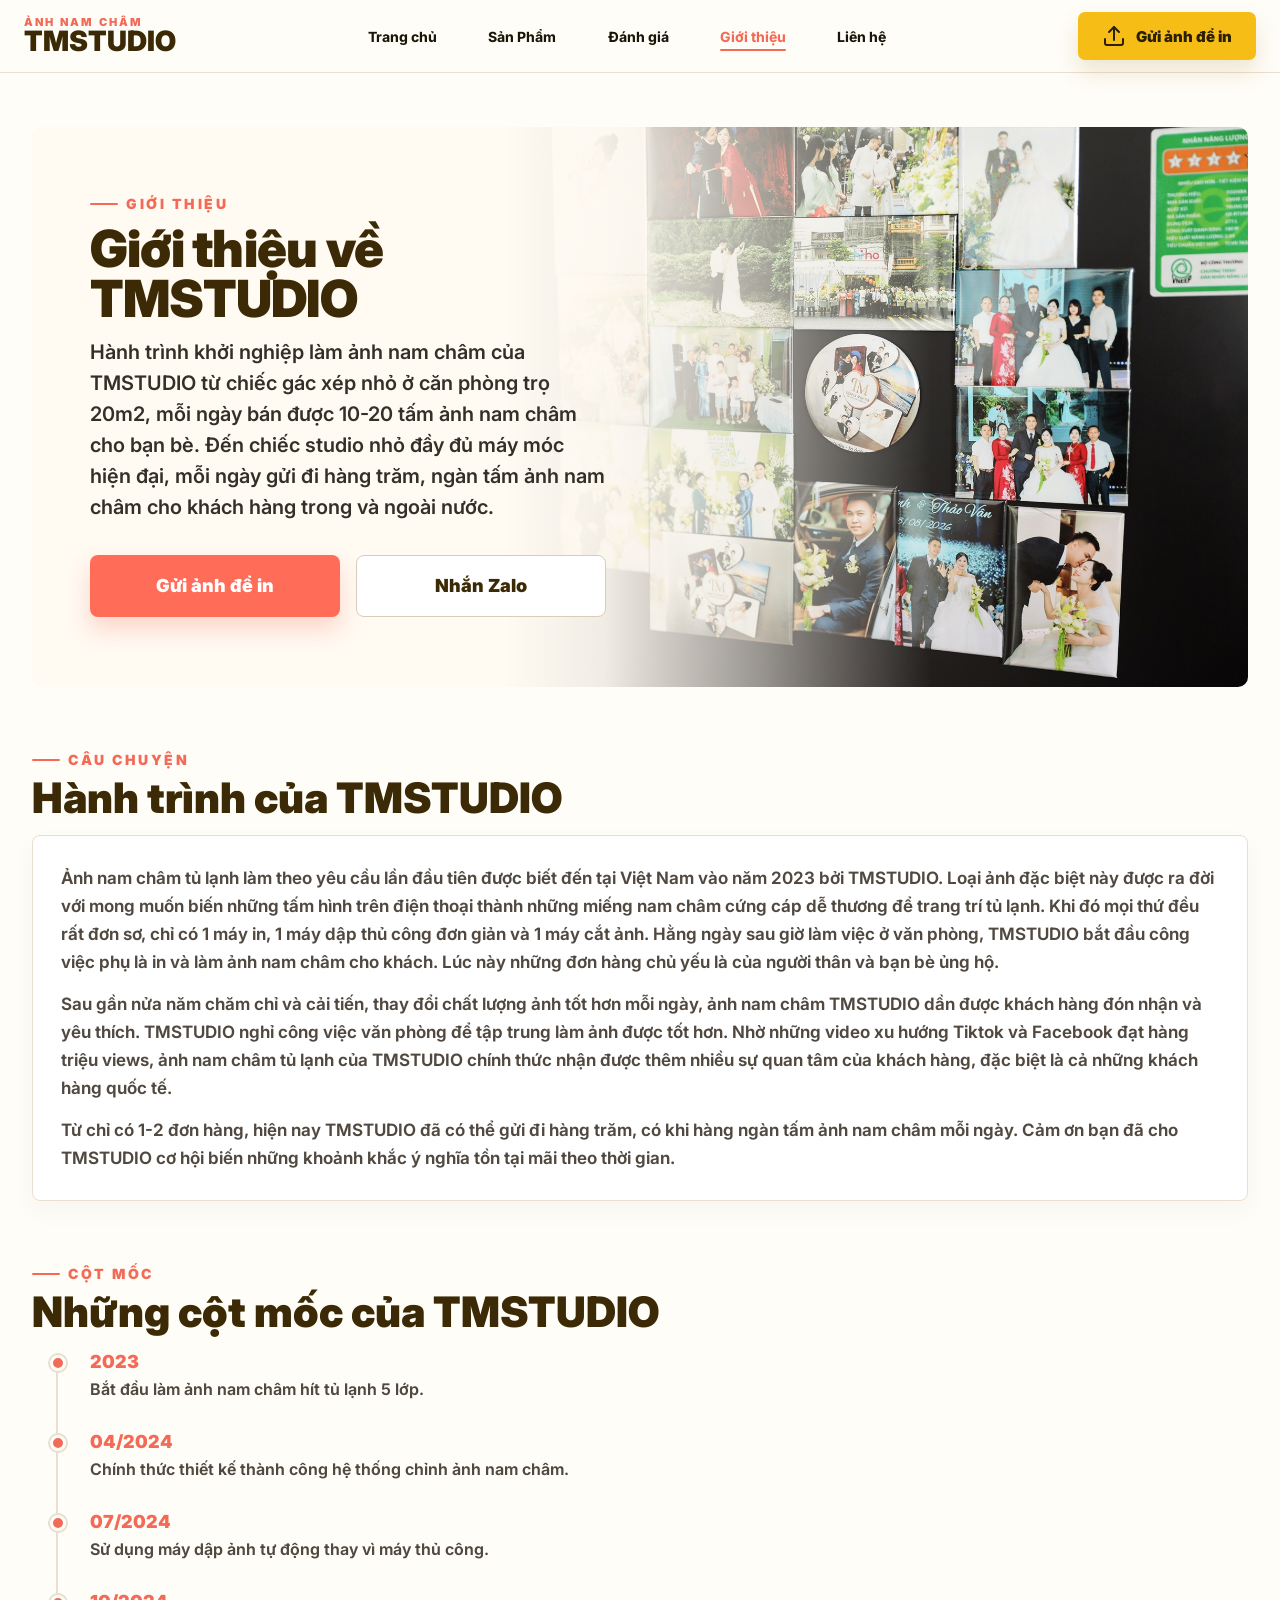
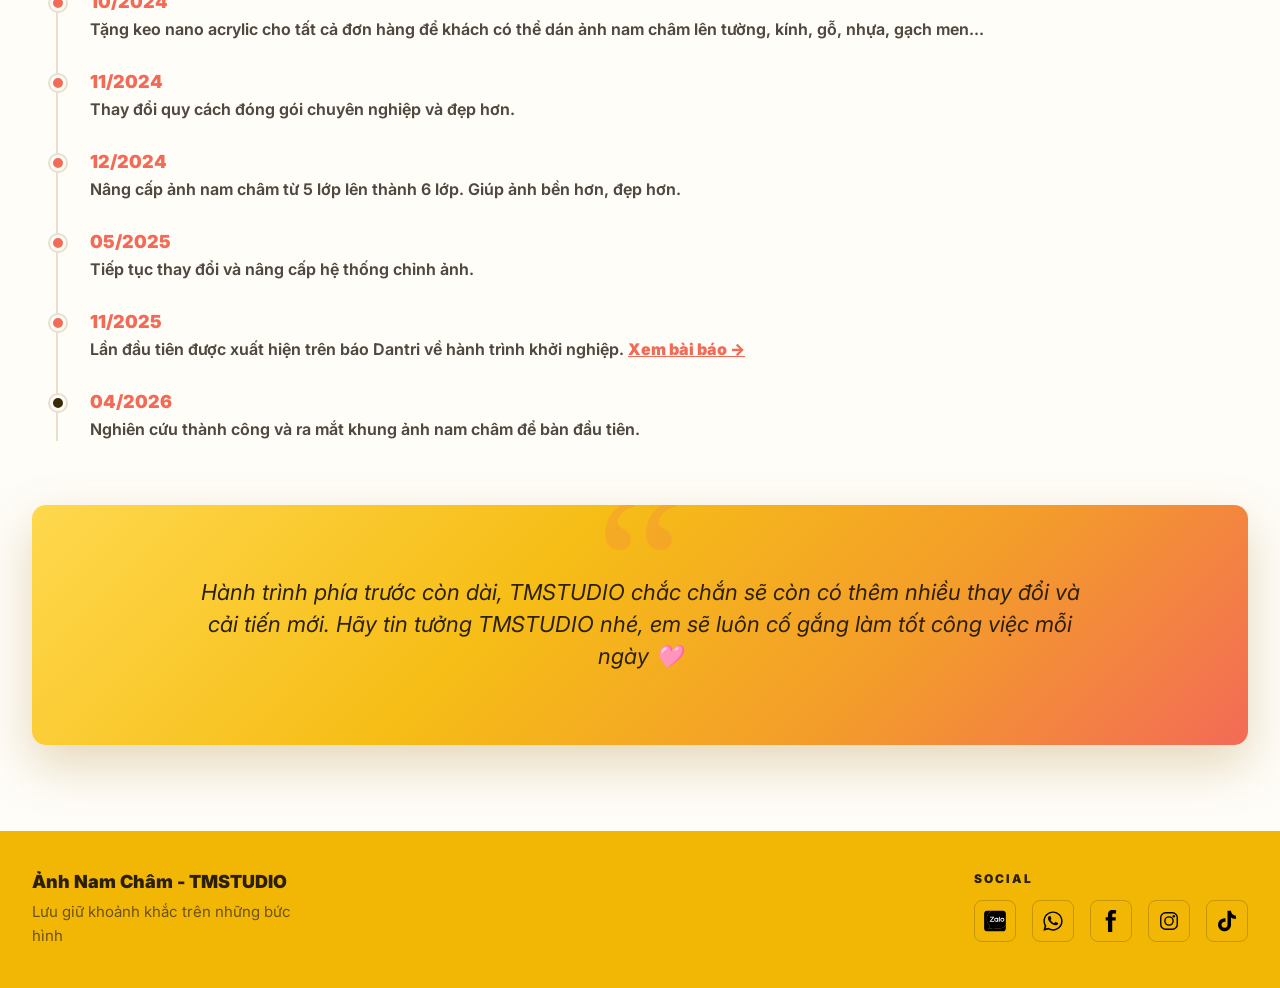
==== commit 7ce65913: "Thay link Zalo, thêm favicon TM, thay ảnh khối 6 lớp" ====
--- a/about.html
+++ b/about.html
@@ -5,6 +5,8 @@
 <meta name="viewport" content="width=device-width, initial-scale=1"/>
 <title>Giới thiệu - Ảnh Nam Châm TMSTUDIO</title>
 <meta name="description" content="Hành trình khởi nghiệp làm ảnh nam châm của TMSTUDIO, từ căn phòng trọ 20m2 đến studio hiện đại."/>
+<link rel="icon" type="image/png" href="assets/favicon.png"/>
+<link rel="apple-touch-icon" href="assets/favicon.png"/>
 <link rel="preconnect" href="https://fonts.googleapis.com"/>
 <link rel="preconnect" href="https://fonts.gstatic.com" crossorigin/>
 <link rel="stylesheet" href="https://fonts.googleapis.com/css2?family=Inter:wght@400..900&display=swap"/>
@@ -66,7 +68,7 @@
       <p>Hành trình khởi nghiệp làm ảnh nam châm của TMSTUDIO từ chiếc gác xép nhỏ ở căn phòng trọ 20m2, mỗi ngày bán được 10-20 tấm ảnh nam châm cho bạn bè. Đến chiếc studio nhỏ đầy đủ máy móc hiện đại, mỗi ngày gửi đi hàng trăm, ngàn tấm ảnh nam châm cho khách hàng trong và ngoài nước.</p>
       <div class="doc-actions">
         <a class="pill pill-primary" href="order.html">Gửi ảnh để in</a>
-        <a class="pill pill-ghost" href="https://zalo.me/0973547609" target="_blank" rel="noopener noreferrer">Nhắn Zalo</a>
+        <a class="pill pill-ghost" href="https://zaloapp.com/qr/p/19hxy2br83hor" target="_blank" rel="noopener noreferrer">Nhắn Zalo</a>
       </div>
     </div>
     <div class="doc-visual">
@@ -156,7 +158,7 @@
     <nav aria-label="Mạng xã hội">
       <h2 class="footer-title">Social</h2>
       <div class="socials">
-        <a href="https://zalo.me/0973547609" target="_blank" rel="noopener noreferrer" aria-label="Zalo TMSTUDIO"><img src="assets/icon-zalo.svg" alt=""/></a>
+        <a href="https://zaloapp.com/qr/p/19hxy2br83hor" target="_blank" rel="noopener noreferrer" aria-label="Zalo TMSTUDIO"><img src="assets/icon-zalo.svg" alt=""/></a>
         <a href="https://wa.me/84973547609" target="_blank" rel="noopener noreferrer" aria-label="WhatsApp TMSTUDIO"><img src="assets/icon-whatsapp.svg" alt=""/></a>
         <a href="https://www.facebook.com/anhnamcham.anacha" target="_blank" rel="noopener noreferrer" aria-label="Facebook TMSTUDIO"><img src="assets/icon-facebook.svg" alt=""/></a>
         <a href="https://www.instagram.com/anhnamcham" target="_blank" rel="noopener noreferrer" aria-label="Instagram TMSTUDIO"><img src="assets/icon-instagram.svg" alt=""/></a>
--- a/styles.css
+++ b/styles.css
@@ -952,7 +952,7 @@
 
 .gallery-row {
   display: grid;
-  grid-template-columns: repeat(3, 1fr);
+  grid-template-columns: repeat(2, 1fr);
   gap: 12px;
   margin-top: 24px;
 }
@@ -2050,7 +2050,7 @@
 }
 .detail-visual { position: absolute; inset: 0 0 0 30%; z-index: 0; height: 100%; }
 .detail-visual img { width: 100%; height: 100%; object-fit: cover; }
-.detail-magnet .detail-visual img { object-position: 70% 61%; }
+.detail-magnet .detail-visual img { object-position: 50% 82%; }
 .detail-frame  .detail-visual img { object-position: left center; }
 
 .detail-intro {
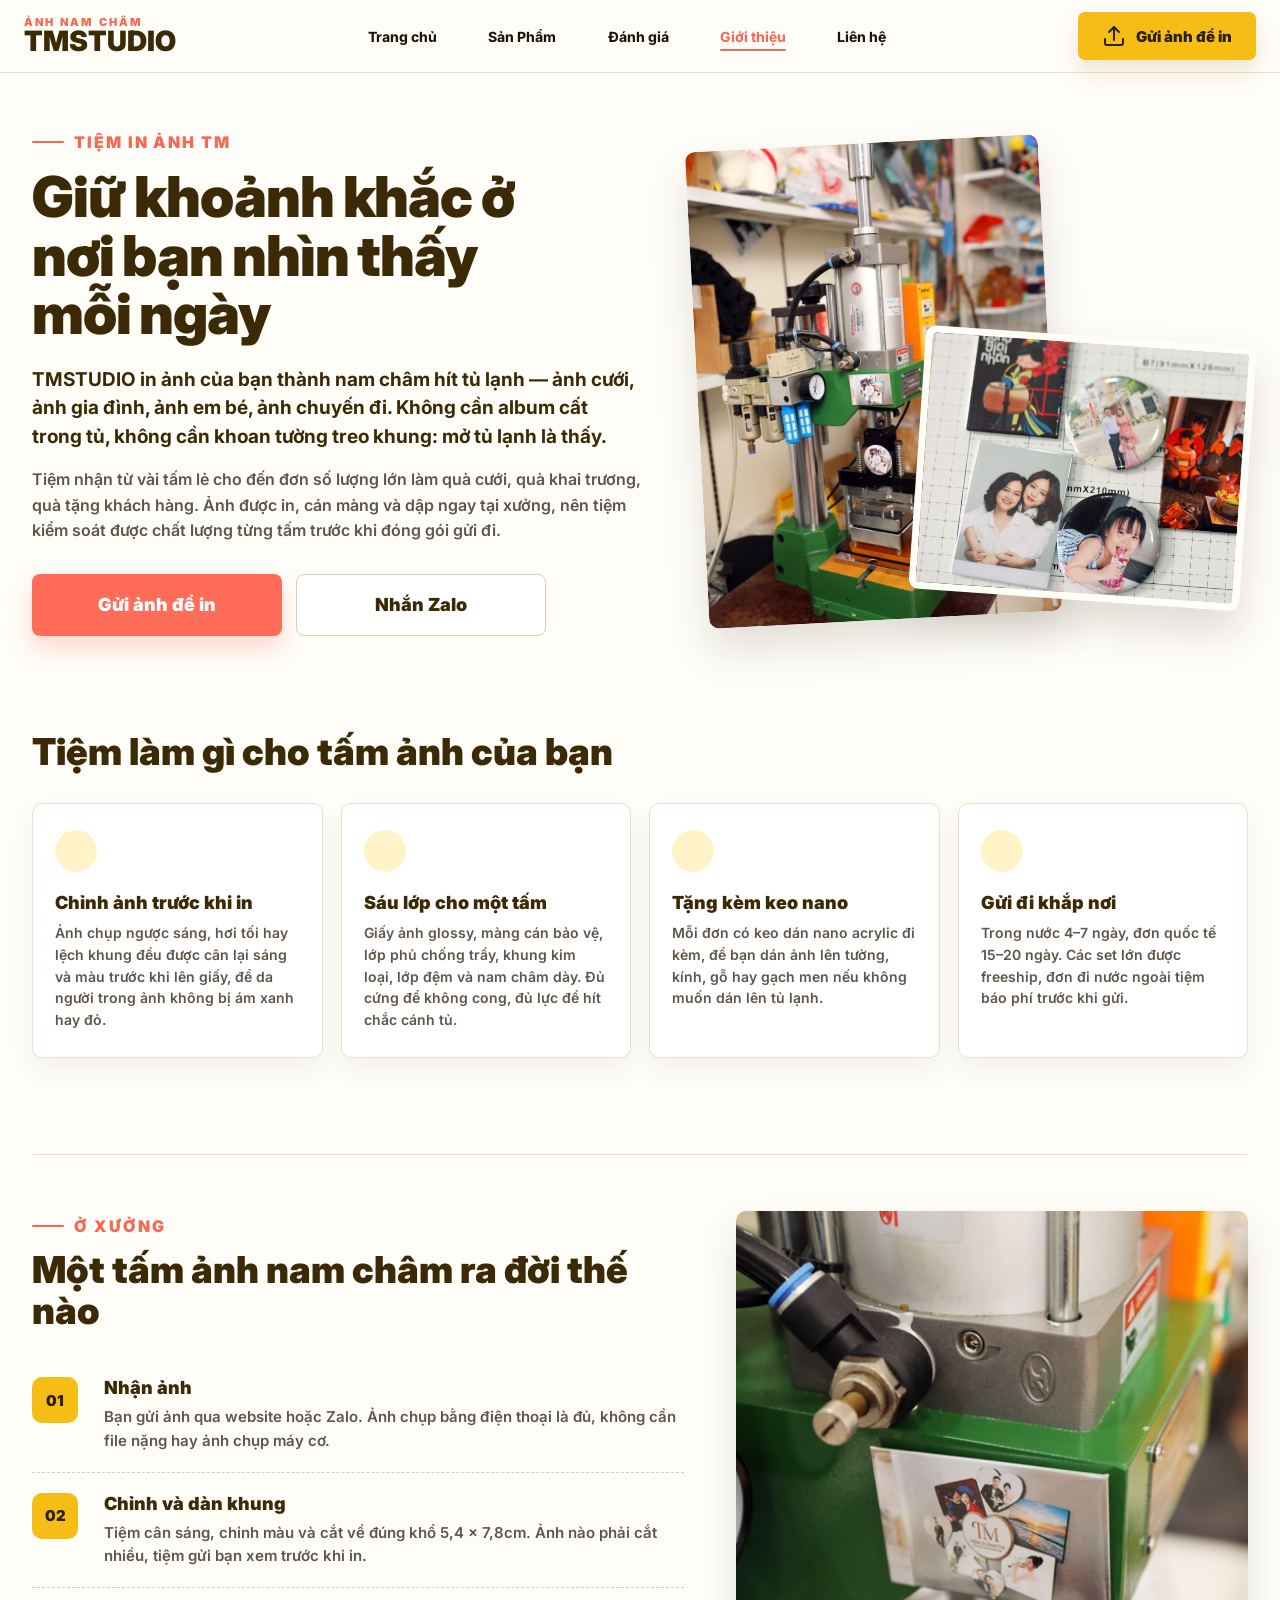
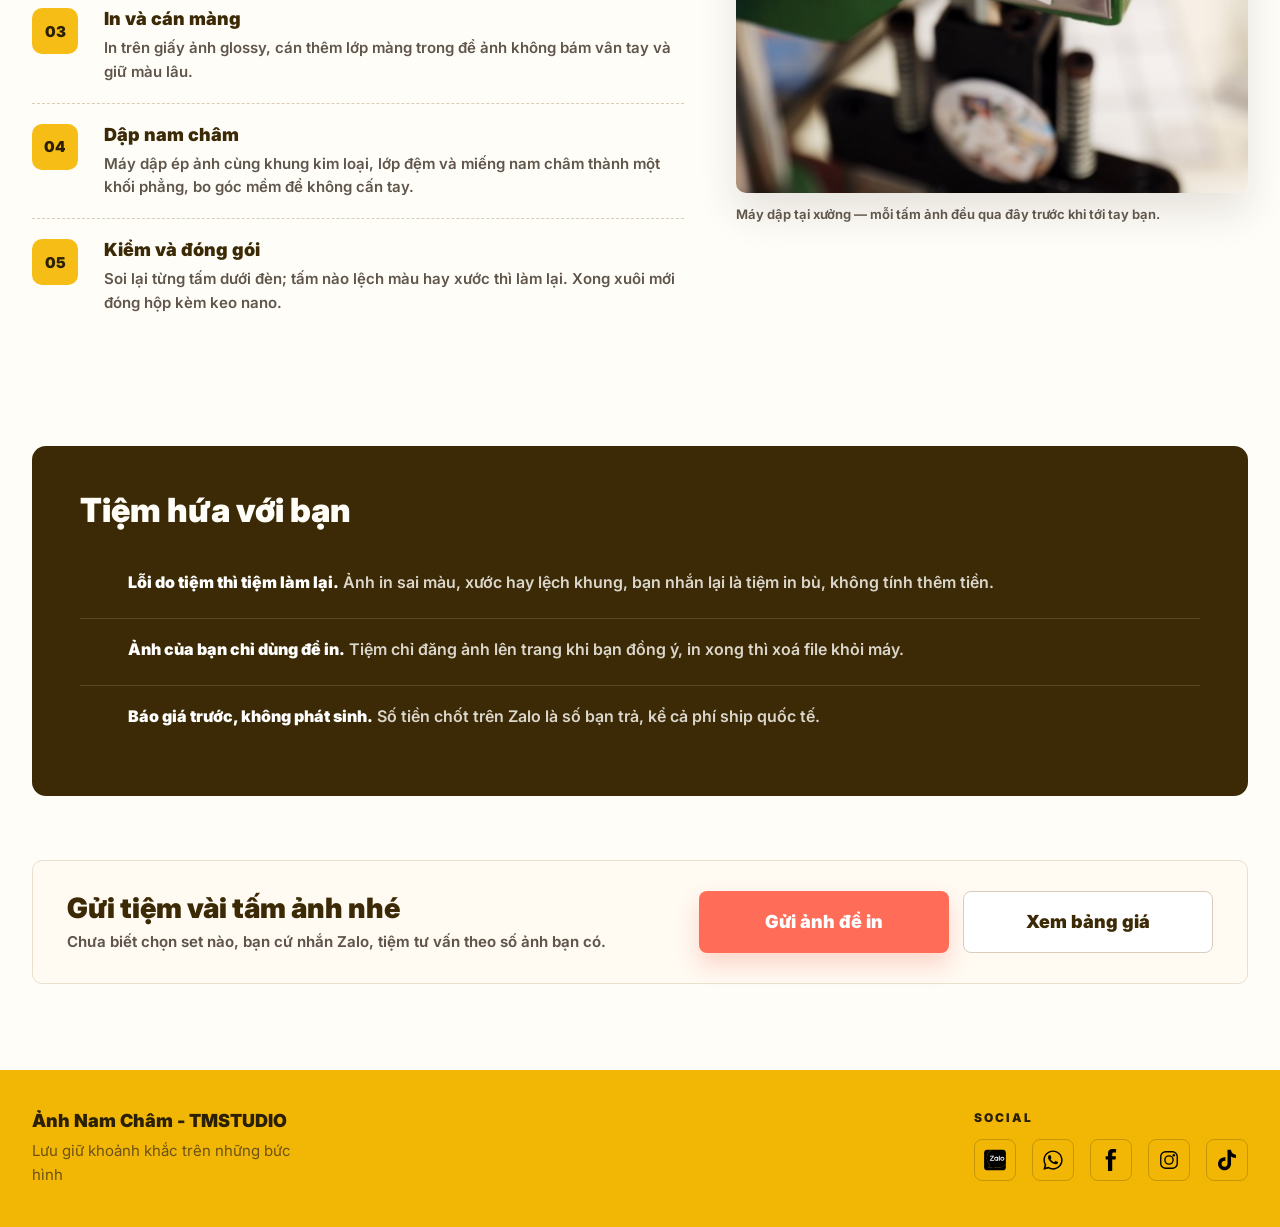
==== commit 0ed1285f: "Viết lại trang Giới thiệu, dựng lại trang Đánh giá" ====
--- a/about.html
+++ b/about.html
@@ -4,7 +4,7 @@
 <meta charset="utf-8"/>
 <meta name="viewport" content="width=device-width, initial-scale=1"/>
 <title>Giới thiệu - Ảnh Nam Châm TMSTUDIO</title>
-<meta name="description" content="Hành trình khởi nghiệp làm ảnh nam châm của TMSTUDIO, từ căn phòng trọ 20m2 đến studio hiện đại."/>
+<meta name="description" content="TMSTUDIO in ảnh nam châm hít tủ lạnh: cách tiệm chỉnh ảnh, in, dập và đóng gói từng tấm tại xưởng."/>
 <link rel="icon" type="image/png" href="assets/favicon.png"/>
 <link rel="apple-touch-icon" href="assets/favicon.png"/>
 <link rel="preconnect" href="https://fonts.googleapis.com"/>
@@ -59,90 +59,106 @@
   </nav>
 </header>
 
-<main class="doc-page">
-
-  <section class="doc-hero">
-    <div class="doc-copy">
-      <span>Giới thiệu</span>
-      <h1>Giới thiệu về TMSTUDIO</h1>
-      <p>Hành trình khởi nghiệp làm ảnh nam châm của TMSTUDIO từ chiếc gác xép nhỏ ở căn phòng trọ 20m2, mỗi ngày bán được 10-20 tấm ảnh nam châm cho bạn bè. Đến chiếc studio nhỏ đầy đủ máy móc hiện đại, mỗi ngày gửi đi hàng trăm, ngàn tấm ảnh nam châm cho khách hàng trong và ngoài nước.</p>
-      <div class="doc-actions">
+<main class="story-page">
+
+  <!-- ══════════════════════════ mở đầu ══════════════════════════ -->
+  <section class="story-intro">
+    <div class="story-intro-copy">
+      <span class="eyebrow">Tiệm in ảnh TM</span>
+      <h1>Giữ khoảnh khắc ở nơi bạn nhìn thấy mỗi ngày</h1>
+      <p class="story-lede">TMSTUDIO in ảnh của bạn thành nam châm hít tủ lạnh — ảnh cưới, ảnh gia đình, ảnh em bé, ảnh chuyến đi. Không cần album cất trong tủ, không cần khoan tường treo khung: mở tủ lạnh là thấy.</p>
+      <p>Tiệm nhận từ vài tấm lẻ cho đến đơn số lượng lớn làm quà cưới, quà khai trương, quà tặng khách hàng. Ảnh được in, cán màng và dập ngay tại xưởng, nên tiệm kiểm soát được chất lượng từng tấm trước khi đóng gói gửi đi.</p>
+      <div class="story-actions">
         <a class="pill pill-primary" href="order.html">Gửi ảnh để in</a>
         <a class="pill pill-ghost" href="https://zaloapp.com/qr/p/19hxy2br83hor" target="_blank" rel="noopener noreferrer">Nhắn Zalo</a>
       </div>
     </div>
-    <div class="doc-visual">
-      <img src="assets/hero-fridge.jpg" alt="Ảnh nam châm TMSTUDIO trên tủ lạnh"/>
-    </div>
-  </section>
-
-  <section class="doc-section">
-    <div class="doc-heading">
-      <span>Câu chuyện</span>
-      <h2>Hành trình của TMSTUDIO</h2>
-    </div>
-    <div class="doc-story">
-      <p>Ảnh nam châm tủ lạnh làm theo yêu cầu lần đầu tiên được biết đến tại Việt Nam vào năm 2023 bởi TMSTUDIO. Loại ảnh đặc biệt này được ra đời với mong muốn biến những tấm hình trên điện thoại thành những miếng nam châm cứng cáp dễ thương để trang trí tủ lạnh. Khi đó mọi thứ đều rất đơn sơ, chỉ có 1 máy in, 1 máy dập thủ công đơn giản và 1 máy cắt ảnh. Hằng ngày sau giờ làm việc ở văn phòng, TMSTUDIO bắt đầu công việc phụ là in và làm ảnh nam châm cho khách. Lúc này những đơn hàng chủ yếu là của người thân và bạn bè ủng hộ.</p>
-      <p>Sau gần nửa năm chăm chỉ và cải tiến, thay đổi chất lượng ảnh tốt hơn mỗi ngày, ảnh nam châm TMSTUDIO dần được khách hàng đón nhận và yêu thích. TMSTUDIO nghỉ công việc văn phòng để tập trung làm ảnh được tốt hơn. Nhờ những video xu hướng Tiktok và Facebook đạt hàng triệu views, ảnh nam châm tủ lạnh của TMSTUDIO chính thức nhận được thêm nhiều sự quan tâm của khách hàng, đặc biệt là cả những khách hàng quốc tế.</p>
-      <p>Từ chỉ có 1-2 đơn hàng, hiện nay TMSTUDIO đã có thể gửi đi hàng trăm, có khi hàng ngàn tấm ảnh nam châm mỗi ngày. Cảm ơn bạn đã cho TMSTUDIO cơ hội biến những khoảnh khắc ý nghĩa tồn tại mãi theo thời gian.</p>
-    </div>
-  </section>
-
-  <section class="doc-section">
-    <div class="doc-heading">
-      <span>Cột mốc</span>
-      <h2>Những cột mốc của TMSTUDIO</h2>
-    </div>
-    <div class="timeline">
-      <article>
-        <div class="timeline-dot"></div>
-        <strong>2023</strong>
-        <p>Bắt đầu làm ảnh nam châm hít tủ lạnh 5 lớp.</p>
-      </article>
-      <article>
-        <div class="timeline-dot"></div>
-        <strong>04/2024</strong>
-        <p>Chính thức thiết kế thành công hệ thống chỉnh ảnh nam châm.</p>
-      </article>
-      <article>
-        <div class="timeline-dot"></div>
-        <strong>07/2024</strong>
-        <p>Sử dụng máy dập ảnh tự động thay vì máy thủ công.</p>
-      </article>
-      <article>
-        <div class="timeline-dot"></div>
-        <strong>10/2024</strong>
-        <p>Tặng keo nano acrylic cho tất cả đơn hàng để khách có thể dán ảnh nam châm lên tường, kính, gỗ, nhựa, gạch men...</p>
-      </article>
-      <article>
-        <div class="timeline-dot"></div>
-        <strong>11/2024</strong>
-        <p>Thay đổi quy cách đóng gói chuyên nghiệp và đẹp hơn.</p>
-      </article>
-      <article>
-        <div class="timeline-dot"></div>
-        <strong>12/2024</strong>
-        <p>Nâng cấp ảnh nam châm từ 5 lớp lên thành 6 lớp. Giúp ảnh bền hơn, đẹp hơn.</p>
-      </article>
-      <article>
-        <div class="timeline-dot"></div>
-        <strong>05/2025</strong>
-        <p>Tiếp tục thay đổi và nâng cấp hệ thống chỉnh ảnh.</p>
-      </article>
-      <article>
-        <div class="timeline-dot"></div>
-        <strong>11/2025</strong>
-        <p>Lần đầu tiên được xuất hiện trên báo Dantri về hành trình khởi nghiệp. <a href="https://dantri.com.vn/kinh-doanh/gen-z-khoi-nghiep-von-it-nen-bat-dau-tu-dau-20250804180659429.htm" target="_blank" rel="noopener noreferrer" class="timeline-link">Xem bài báo →</a></p>
-      </article>
-      <article>
-        <div class="timeline-dot"></div>
-        <strong>04/2026</strong>
-        <p>Nghiên cứu thành công và ra mắt khung ảnh nam châm để bàn đầu tiên.</p>
-      </article>
-    </div>
-
-    <div class="doc-future">
-      <p>Hành trình phía trước còn dài, TMSTUDIO chắc chắn sẽ còn có thêm nhiều thay đổi và cải tiến mới. Hãy tin tưởng TMSTUDIO nhé, em sẽ luôn cố gắng làm tốt công việc mỗi ngày 🩷</p>
+    <div class="story-intro-visual">
+      <img class="shot-back" src="assets/gallery-2.jpg" alt="Máy dập ảnh nam châm tại xưởng TMSTUDIO"/>
+      <img class="shot-front" src="assets/product-magnets.jpg" alt="Ảnh nam châm tròn và chữ nhật do TMSTUDIO in"/>
+    </div>
+  </section>
+
+  <!-- ══════════════════════════ tiệm làm gì ══════════════════════════ -->
+  <section class="story-values">
+    <h2>Tiệm làm gì cho tấm ảnh của bạn</h2>
+    <div class="value-grid">
+      <article>
+        <svg class="ico" aria-hidden="true"><use href="#i-camera"/></svg>
+        <h3>Chỉnh ảnh trước khi in</h3>
+        <p>Ảnh chụp ngược sáng, hơi tối hay lệch khung đều được cân lại sáng và màu trước khi lên giấy, để da người trong ảnh không bị ám xanh hay đỏ.</p>
+      </article>
+      <article>
+        <svg class="ico" aria-hidden="true"><use href="#i-layers"/></svg>
+        <h3>Sáu lớp cho một tấm</h3>
+        <p>Giấy ảnh glossy, màng cán bảo vệ, lớp phủ chống trầy, khung kim loại, lớp đệm và nam châm dày. Đủ cứng để không cong, đủ lực để hít chắc cánh tủ.</p>
+      </article>
+      <article>
+        <svg class="ico" aria-hidden="true"><use href="#i-gift"/></svg>
+        <h3>Tặng kèm keo nano</h3>
+        <p>Mỗi đơn có keo dán nano acrylic đi kèm, để bạn dán ảnh lên tường, kính, gỗ hay gạch men nếu không muốn dán lên tủ lạnh.</p>
+      </article>
+      <article>
+        <svg class="ico" aria-hidden="true"><use href="#i-globe"/></svg>
+        <h3>Gửi đi khắp nơi</h3>
+        <p>Trong nước 4–7 ngày, đơn quốc tế 15–20 ngày. Các set lớn được freeship, đơn đi nước ngoài tiệm báo phí trước khi gửi.</p>
+      </article>
+    </div>
+  </section>
+
+  <!-- ══════════════════════════ ở xưởng ══════════════════════════ -->
+  <section class="story-flow">
+    <div class="flow-copy">
+      <span class="eyebrow">Ở xưởng</span>
+      <h2>Một tấm ảnh nam châm ra đời thế nào</h2>
+      <ol class="flow-list">
+        <li>
+          <b>01</b>
+          <div><strong>Nhận ảnh</strong><p>Bạn gửi ảnh qua website hoặc Zalo. Ảnh chụp bằng điện thoại là đủ, không cần file nặng hay ảnh chụp máy cơ.</p></div>
+        </li>
+        <li>
+          <b>02</b>
+          <div><strong>Chỉnh và dàn khung</strong><p>Tiệm cân sáng, chỉnh màu và cắt về đúng khổ 5,4 x 7,8cm. Ảnh nào phải cắt nhiều, tiệm gửi bạn xem trước khi in.</p></div>
+        </li>
+        <li>
+          <b>03</b>
+          <div><strong>In và cán màng</strong><p>In trên giấy ảnh glossy, cán thêm lớp màng trong để ảnh không bám vân tay và giữ màu lâu.</p></div>
+        </li>
+        <li>
+          <b>04</b>
+          <div><strong>Dập nam châm</strong><p>Máy dập ép ảnh cùng khung kim loại, lớp đệm và miếng nam châm thành một khối phẳng, bo góc mềm để không cấn tay.</p></div>
+        </li>
+        <li>
+          <b>05</b>
+          <div><strong>Kiểm và đóng gói</strong><p>Soi lại từng tấm dưới đèn; tấm nào lệch màu hay xước thì làm lại. Xong xuôi mới đóng hộp kèm keo nano.</p></div>
+        </li>
+      </ol>
+    </div>
+    <figure class="flow-visual">
+      <img src="assets/gallery-1.jpg" alt="Máy dập ảnh nam châm của TMSTUDIO"/>
+      <figcaption>Máy dập tại xưởng — mỗi tấm ảnh đều qua đây trước khi tới tay bạn.</figcaption>
+    </figure>
+  </section>
+
+  <!-- ══════════════════════════ cam kết ══════════════════════════ -->
+  <section class="story-promise">
+    <h2>Tiệm hứa với bạn</h2>
+    <ul>
+      <li><svg class="ico" aria-hidden="true"><use href="#i-check"/></svg><span><strong>Lỗi do tiệm thì tiệm làm lại.</strong> Ảnh in sai màu, xước hay lệch khung, bạn nhắn lại là tiệm in bù, không tính thêm tiền.</span></li>
+      <li><svg class="ico" aria-hidden="true"><use href="#i-photo"/></svg><span><strong>Ảnh của bạn chỉ dùng để in.</strong> Tiệm chỉ đăng ảnh lên trang khi bạn đồng ý, in xong thì xoá file khỏi máy.</span></li>
+      <li><svg class="ico" aria-hidden="true"><use href="#i-chat"/></svg><span><strong>Báo giá trước, không phát sinh.</strong> Số tiền chốt trên Zalo là số bạn trả, kể cả phí ship quốc tế.</span></li>
+    </ul>
+  </section>
+
+  <!-- ══════════════════════════ CTA ══════════════════════════ -->
+  <section class="story-cta">
+    <div>
+      <h2>Gửi tiệm vài tấm ảnh nhé</h2>
+      <p>Chưa biết chọn set nào, bạn cứ nhắn Zalo, tiệm tư vấn theo số ảnh bạn có.</p>
+    </div>
+    <div class="story-actions">
+      <a class="pill pill-primary" href="order.html">Gửi ảnh để in</a>
+      <a class="pill pill-ghost" href="products.html">Xem bảng giá</a>
     </div>
   </section>
 
@@ -160,9 +176,9 @@
       <div class="socials">
         <a href="https://zaloapp.com/qr/p/19hxy2br83hor" target="_blank" rel="noopener noreferrer" aria-label="Zalo TMSTUDIO"><img src="assets/icon-zalo.svg" alt=""/></a>
         <a href="https://wa.me/84973547609" target="_blank" rel="noopener noreferrer" aria-label="WhatsApp TMSTUDIO"><img src="assets/icon-whatsapp.svg" alt=""/></a>
-        <a href="https://www.facebook.com/anhnamcham.anacha" target="_blank" rel="noopener noreferrer" aria-label="Facebook TMSTUDIO"><img src="assets/icon-facebook.svg" alt=""/></a>
-        <a href="https://www.instagram.com/anhnamcham" target="_blank" rel="noopener noreferrer" aria-label="Instagram TMSTUDIO"><img src="assets/icon-instagram.svg" alt=""/></a>
-        <a href="https://www.tiktok.com/@anhnamcham" target="_blank" rel="noopener noreferrer" aria-label="TikTok TMSTUDIO"><img src="assets/icon-tiktok.svg" alt=""/></a>
+        <a href="https://fb.com/anhnamcham.tm" target="_blank" rel="noopener noreferrer" aria-label="Facebook TMSTUDIO"><img src="assets/icon-facebook.svg" alt=""/></a>
+        <a href="https://fb.com/anhnamcham.tm" target="_blank" rel="noopener noreferrer" aria-label="Instagram TMSTUDIO"><img src="assets/icon-instagram.svg" alt=""/></a>
+        <a href="https://fb.com/anhnamcham.tm" target="_blank" rel="noopener noreferrer" aria-label="TikTok TMSTUDIO"><img src="assets/icon-tiktok.svg" alt=""/></a>
       </div>
     </nav>
   </div>
--- a/styles.css
+++ b/styles.css
@@ -1524,97 +1524,6 @@
   line-height: 1;
 }
 
-.doc-story {
-  margin-top: 16px;
-  border: 1px solid var(--line);
-  border-radius: var(--r);
-  background: var(--paper);
-  padding: 28px;
-  box-shadow: 0 10px 24px rgba(53, 43, 31, .04);
-}
-.doc-story p {
-  color: #514940;
-  font-size: 17px;
-  font-weight: 650;
-  line-height: 1.65;
-}
-.doc-story p + p { margin-top: 14px; }
-
-/* ------------------------------------------------------------ timeline */
-.timeline {
-  position: relative;
-  display: grid;
-  margin: 20px 0 0 24px;
-  padding-left: 32px;
-  border-left: 2px solid var(--line);
-}
-.timeline article { position: relative; padding-bottom: 32px; }
-.timeline article:last-child { padding-bottom: 0; }
-.timeline-dot {
-  position: absolute;
-  top: 2px;
-  left: -40px;
-  width: 16px;
-  height: 16px;
-  border: 3px solid var(--cream);
-  border-radius: 999px;
-  background: var(--coral);
-  box-shadow: 0 0 0 2px var(--line);
-}
-.timeline article:last-child .timeline-dot { background: var(--brand-ink); }
-.timeline strong {
-  display: block;
-  color: var(--coral);
-  font-size: 18px;
-  font-weight: 900;
-  line-height: 1;
-}
-.timeline p {
-  margin-top: 6px;
-  color: #514940;
-  font-size: 16px;
-  font-weight: 650;
-  line-height: 1.5;
-}
-.timeline-link {
-  color: var(--coral);
-  font-weight: 900;
-  text-decoration: underline;
-}
-
-.doc-future {
-  position: relative;
-  overflow: hidden;
-  margin: 64px 0 0;
-  border-radius: 14px;
-  background: linear-gradient(135deg, #ffd84d, #f6bd16 40%, #f39c2b 70%, #f36b57);
-  padding: 72px 80px;
-  text-align: center;
-  box-shadow: 0 20px 50px rgba(150, 105, 0, .25);
-}
-.doc-future::before {
-  content: "\201C";
-  position: absolute;
-  top: -40px;
-  left: 50%;
-  transform: translateX(-50%);
-  color: var(--coral);
-  font-family: Georgia, "Times New Roman", serif;
-  font-size: 200px;
-  line-height: 1;
-  opacity: .2;
-}
-.doc-future p {
-  position: relative;
-  max-width: 900px;
-  margin-inline: auto;
-  color: var(--on-brand);
-  font-size: 22px;
-  font-style: italic;
-  font-weight: 400;
-  line-height: 1.45;
-}
-
 /* ------------------------------------------------------------- contact */
 .contact-panel {
   margin-top: 58px;
@@ -1947,7 +1856,6 @@
   .doc-copy h1 { max-width: 500px; font-size: clamp(38px, 5vw, 56px); }
   .doc-copy p  { max-width: 430px; font-size: 18px; }
   .doc-visual  { left: 38%; }
-  .doc-future  { padding: 56px 40px; }
 }
 
 @media (max-width: 1023px) {
@@ -1981,15 +1889,6 @@
 
   .doc-section    { margin-top: 34px; }
   .doc-heading h2 { font-size: 28px; }
-  .doc-story      { padding: 18px; }
-  .doc-story p    { font-size: 15px; }
-  .timeline       { margin-left: 16px; padding-left: 24px; }
-  .timeline-dot   { left: -31px; width: 14px; height: 14px; }
-  .timeline strong { font-size: 15px; }
-  .timeline p      { font-size: 14px; }
-  .doc-future      { margin-top: 40px; padding: 44px 24px; }
-  .doc-future p    { font-size: 17px; }
-  .doc-future::before { top: -24px; font-size: 130px; }
 
   .contact-panel { margin-top: 34px; padding: 20px; }
   .contact-list  { grid-template-columns: repeat(2, 1fr); }
@@ -2353,3 +2252,288 @@
 @media (max-width: 1023px) {
   .home > .band:last-child { padding-bottom: 48px; }
 }
+
+/* ==========================================================================
+   TRANG GIỚI THIỆU — about.html
+   ========================================================================== */
+.story-page {
+  background: var(--cream);
+  color: var(--brand-ink);
+  padding: 54px 0 86px;
+}
+.story-page > section { width: min(100% - 64px, var(--shell)); margin-inline: auto; }
+
+.story-intro {
+  display: grid;
+  grid-template-columns: minmax(0, 1.05fr) minmax(0, .95fr);
+  gap: 56px;
+  align-items: center;
+}
+.story-intro h1 {
+  margin-top: 18px;
+  max-width: 13ch;
+  font-size: clamp(36px, 4.4vw, 60px);
+  font-weight: 900;
+  line-height: 1.04;
+  letter-spacing: -.02em;
+}
+.story-lede { margin-top: 22px; font-size: 19px; font-weight: 700; line-height: 1.5; }
+.story-intro p:not(.story-lede) {
+  margin-top: 16px;
+  color: var(--ink-muted);
+  font-size: 16px;
+  font-weight: 600;
+  line-height: 1.6;
+}
+.story-actions { display: flex; flex-wrap: wrap; gap: 14px; margin-top: 30px; }
+
+.story-intro-visual { position: relative; min-height: 470px; }
+.story-intro-visual img { border-radius: var(--r-lg); object-fit: cover; }
+.shot-back {
+  width: 64%;
+  aspect-ratio: .74 / 1;
+  rotate: -3deg;
+  box-shadow: 0 22px 40px rgba(53, 43, 31, .14);
+}
+.shot-front {
+  position: absolute;
+  right: 0;
+  bottom: 4%;
+  width: 60%;
+  aspect-ratio: 1.25 / 1;
+  rotate: 4deg;
+  border: 7px solid var(--cream);
+  box-shadow: 0 22px 40px rgba(53, 43, 31, .16);
+}
+
+.story-values { margin-top: 96px; }
+.story-values h2 { font-size: clamp(26px, 2.9vw, 38px); font-weight: 900; line-height: 1.1; }
+.value-grid { display: grid; grid-template-columns: repeat(4, 1fr); gap: 18px; margin-top: 30px; }
+.value-grid article {
+  border: 1px solid var(--line);
+  border-radius: var(--r-lg);
+  background: var(--paper);
+  padding: 26px 22px;
+  box-shadow: var(--shadow-card);
+}
+.value-grid .ico {
+  width: 42px;
+  height: 42px;
+  padding: 9px;
+  border-radius: 999px;
+  background: var(--brand-soft);
+  color: var(--brand-ink);
+  stroke-width: 1.8;
+}
+.value-grid h3 { margin-top: 16px; font-size: 18px; font-weight: 900; line-height: 1.2; }
+.value-grid p { margin-top: 9px; color: var(--ink-muted); font-size: 14px; font-weight: 600; line-height: 1.55; }
+
+.story-flow {
+  display: grid;
+  grid-template-columns: minmax(0, 1.12fr) minmax(0, .88fr);
+  gap: 52px;
+  align-items: start;
+  margin-top: 96px;
+  border-top: 1px solid var(--line);
+  padding-top: 56px;
+}
+.story-flow h2 { margin-top: 16px; font-size: clamp(26px, 2.9vw, 38px); font-weight: 900; line-height: 1.1; }
+.flow-list { margin-top: 26px; padding: 0; list-style: none; }
+.flow-list li {
+  display: grid;
+  grid-template-columns: 52px 1fr;
+  gap: 20px;
+  border-bottom: 1px dashed var(--line-strong);
+  padding: 20px 0;
+}
+.flow-list li:last-child { border-bottom: 0; }
+.flow-list b {
+  display: grid;
+  place-items: center;
+  width: 46px;
+  height: 46px;
+  border-radius: 10px;
+  background: var(--brand);
+  color: var(--on-brand);
+  font-size: 15px;
+  font-weight: 900;
+}
+.flow-list strong { font-size: 18px; font-weight: 900; }
+.flow-list p { margin-top: 7px; color: var(--ink-muted); font-size: 15px; font-weight: 600; line-height: 1.55; }
+
+.flow-visual { position: sticky; top: 96px; margin: 0; }
+.flow-visual img {
+  width: 100%;
+  aspect-ratio: .88 / 1;
+  border-radius: var(--r-lg);
+  object-fit: cover;
+  box-shadow: 0 20px 38px rgba(53, 43, 31, .12);
+}
+.flow-visual figcaption { margin-top: 12px; color: var(--ink-muted); font-size: 13px; font-weight: 650; line-height: 1.5; }
+
+.story-promise {
+  margin-top: 96px;
+  border-radius: 14px;
+  background: var(--brand-ink);
+  color: var(--cream);
+  padding: 44px 48px;
+}
+.story-promise h2 { color: var(--cream); font-size: clamp(24px, 2.6vw, 34px); font-weight: 900; }
+.story-promise ul { margin: 22px 0 0; padding: 0; list-style: none; }
+.story-promise li {
+  display: grid;
+  grid-template-columns: 30px 1fr;
+  gap: 18px;
+  align-items: start;
+  border-top: 1px solid rgba(255, 253, 248, .14);
+  padding: 18px 0;
+}
+.story-promise li:first-child { border-top: 0; }
+.story-promise .ico { width: 30px; height: 30px; color: var(--brand); }
+.story-promise strong { color: #fff; font-weight: 900; }
+.story-promise span { color: rgba(255, 253, 248, .82); font-size: 16px; font-weight: 600; line-height: 1.55; }
+
+.story-cta {
+  display: flex;
+  flex-wrap: wrap;
+  align-items: center;
+  justify-content: space-between;
+  gap: 24px;
+  margin-top: 64px;
+  border: 1px solid var(--line);
+  border-radius: var(--r-lg);
+  background: var(--cream-warm);
+  padding: 30px 34px;
+}
+.story-cta h2 { font-size: 28px; font-weight: 900; line-height: 1.1; }
+.story-cta p { margin-top: 8px; color: var(--ink-muted); font-size: 15px; font-weight: 650; }
+.story-cta .story-actions { margin-top: 0; }
+
+@media (max-width: 1023px) {
+  .story-page > section { width: calc(100% - 32px); }
+  .story-intro { grid-template-columns: 1fr; gap: 34px; }
+  .story-intro h1 { max-width: none; }
+  .story-intro-visual { display: grid; grid-template-columns: 1fr 1fr; gap: 12px; min-height: 0; }
+  .shot-back, .shot-front { position: static; width: 100%; rotate: none; border: 0; aspect-ratio: 1 / 1; }
+  .value-grid { grid-template-columns: 1fr 1fr; }
+  .story-flow { grid-template-columns: 1fr; gap: 30px; }
+  .flow-visual { position: static; }
+  .story-values, .story-flow, .story-promise { margin-top: 64px; }
+}
+@media (max-width: 599px) {
+  .value-grid { grid-template-columns: 1fr; }
+  .flow-list li { grid-template-columns: 42px 1fr; gap: 14px; }
+  .flow-list b { width: 40px; height: 40px; }
+  .story-promise { padding: 28px 20px; }
+  .story-cta { padding: 22px; }
+  .story-cta .story-actions { width: 100%; }
+  .story-cta .pill { flex: 1 1 100%; }
+}
+
+/* ------------------------------------------------- trang đánh giá — nội dung */
+.review-board {
+  display: grid;
+  grid-template-columns: minmax(0, 1fr) minmax(0, 1fr);
+  gap: 20px;
+  margin-top: 34px;
+}
+.review-board > article {
+  border: 1px solid var(--line);
+  border-radius: var(--r-lg);
+  background: var(--paper);
+  padding: 32px 30px;
+  box-shadow: var(--shadow-card);
+}
+.review-board h2 { font-size: 26px; font-weight: 900; line-height: 1.15; }
+.review-board > article > p {
+  margin-top: 12px;
+  color: var(--ink-muted);
+  font-size: 15px;
+  font-weight: 600;
+  line-height: 1.6;
+}
+.review-note { background: var(--cream-warm); }
+.review-note-actions { display: flex; flex-wrap: wrap; gap: 12px; margin-top: 24px; }
+.review-invite ol { margin: 22px 0 0; padding: 0; list-style: none; }
+.review-invite li {
+  display: grid;
+  grid-template-columns: 34px 1fr;
+  gap: 14px;
+  align-items: center;
+  border-top: 1px solid var(--line);
+  padding: 14px 0;
+}
+.review-invite li:first-child { border-top: 0; }
+.review-invite b {
+  display: grid;
+  place-items: center;
+  width: 30px;
+  height: 30px;
+  border-radius: 999px;
+  background: var(--brand);
+  color: var(--on-brand);
+  font-size: 13px;
+  font-weight: 900;
+}
+.review-invite span { color: var(--ink-body); font-size: 15px; font-weight: 650; line-height: 1.5; }
+
+/* khối "Khách nói gì" ở trang chủ */
+.review-lede {
+  margin-top: 16px;
+  color: var(--ink-muted);
+  font-size: 15px;
+  font-weight: 600;
+  line-height: 1.6;
+}
+.review-links { display: grid; gap: 12px; margin-top: 22px; }
+.review-links a {
+  display: flex;
+  align-items: center;
+  gap: 12px;
+  border: 1px solid var(--line);
+  border-radius: var(--r);
+  background: var(--cream-warm);
+  padding: 16px 18px;
+  color: var(--brand-ink);
+  font-size: 15px;
+  font-weight: 800;
+  transition: transform .18s ease, border-color .18s ease;
+}
+.review-links img { width: 24px; height: 24px; }
+@media (hover: hover) {
+  .review-links a:hover { transform: translateY(-2px); border-color: var(--brand); }
+}
+
+@media (max-width: 1023px) {
+  .review-board { grid-template-columns: 1fr; }
+}
+@media (max-width: 599px) {
+  .review-board > article { padding: 24px 20px; }
+  .review-note-actions .pill { flex: 1 1 100%; }
+}
+
+/* ---------------------------------------------- khung đánh giá (reviews.html) */
+.review-wall { margin-top: 34px; }
+.review-wall[hidden] { display: none; }
+.review-wall-head { display: flex; flex-wrap: wrap; align-items: baseline; justify-content: space-between; gap: 12px; }
+.review-wall-head h2 { font-size: clamp(24px, 2.6vw, 32px); font-weight: 900; }
+.review-wall-head span { color: var(--ink-faint); font-size: 13px; font-weight: 700; }
+.review-wall-grid { display: grid; grid-template-columns: repeat(3, 1fr); gap: 18px; margin-top: 22px; }
+.review-quote {
+  display: flex;
+  flex-direction: column;
+  justify-content: space-between;
+  gap: 20px;
+  border: 1px solid var(--line);
+  border-radius: var(--r-lg);
+  background: var(--paper);
+  padding: 26px 24px;
+  box-shadow: var(--shadow-card);
+}
+.review-quote .quote-body { color: var(--ink-body); font-size: 15px; font-weight: 650; line-height: 1.6; }
+.review-quote .quote-body::before { content: "\201C"; margin-right: 2px; color: var(--brand); font-weight: 900; }
+.review-quote footer { border-top: 1px solid var(--line); padding-top: 14px; }
+.review-quote strong { display: block; font-size: 15px; font-weight: 900; }
+.review-quote span { display: block; margin-top: 4px; color: var(--ink-faint); font-size: 13px; font-weight: 650; }
+@media (max-width: 1023px) { .review-wall-grid { grid-template-columns: 1fr 1fr; } }
+@media (max-width: 599px)  { .review-wall-grid { grid-template-columns: 1fr; } }
